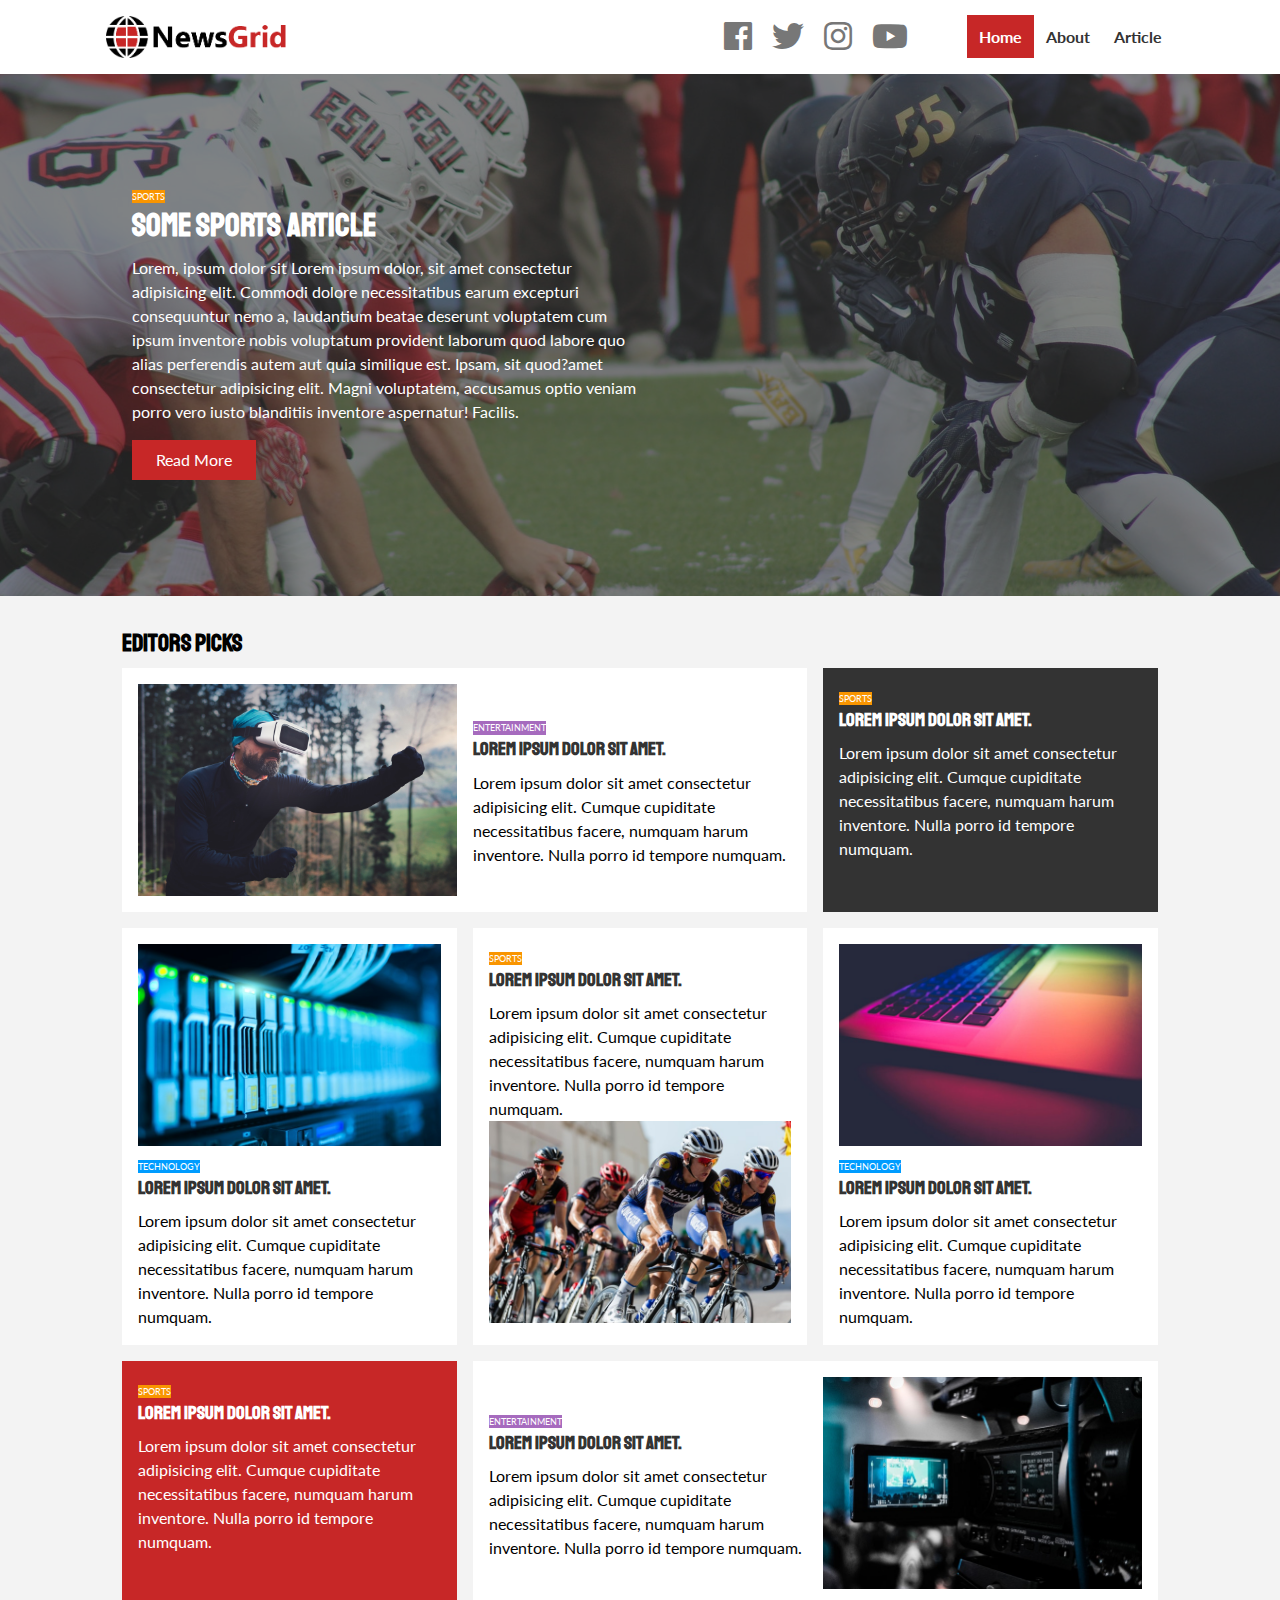
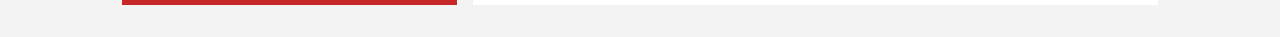
==== index.html @ a822d856 "first" ====
<!DOCTYPE html>
<html lang="en">

<head>
    <meta charset="UTF-8">
    <meta name="viewport" content="width=device-width, initial-scale=1.0">
    <meta http-equiv="X-UA-Compatible" content="ie=edge">
    <link href=" https://fonts.googleapis.com/css?family=Lato|Staatliches" rel="stylesheet">
    <link rel="stylesheet" href="/css/style.css">
    <link rel="stylesheet" media="screen and (max-width:768px)" href="/css/mobile.css">
    <link rel="stylesheet" href="/css/all.css">
    <link rel="stylesheet" type="image/x-icon" href="/favicon.ico">

    <title>NewGrid | Latest News</title>
</head>

<body>


    <nav id="main-nav">
        <div class="container">
            <img src="/img/logo.png" alt="NewsGrid" class="logo">
            <div class="social">
                <a href="facebook.com" target="_blank"><i class="fab fa-facebook fa-2x"></i></a>
                <a href="twitter.com" target="_blank"><i class="fab fa-twitter fa-2x"></i></a>
                <a href="instagram.com" target="_blank"><i class="fab fa-instagram fa-2x"></i></a>
                <a href="youtube.com" target="_blank"><i class="fab fa-youtube fa-2x"></i></a>

            </div>

            <ul>

                <li><a href="index.html" class="current">Home</a></li>

                <li><a href="about.html">About</a></li>
                <li><a href="article.html">Article</a></li>



            </ul>



        </div>


    </nav>


    <header id="showcase">
        <div class="container">
            <div class="showcase-container">

                <div class="showcase-content">
                    <div class="category category-sport">
                        Sports

                    </div>
                    <h1>Some Sports Article</h1>
                    <p>Lorem, ipsum dolor sit Lorem ipsum dolor, sit amet consectetur adipisicing elit. Commodi dolore necessitatibus earum excepturi consequuntur nemo a, laudantium beatae deserunt voluptatem cum ipsum inventore nobis voluptatum provident
                        laborum quod labore quo alias perferendis autem aut quia similique est. Ipsam, sit quod?amet consectetur adipisicing elit. Magni voluptatem, accusamus optio veniam porro vero iusto blanditiis inventore aspernatur! Facilis.</p>
                    <a href="/article.html" class="btn btn-primary">Read More</a>



                </div>



            </div>




        </div>




    </header>

    <!--  HOme Articles -->

    <section id="home-articles" class="py-2">
        <div class="container">
            <h2>Editors Picks</h2>
            <div class="articles-container">
                <article class="card">
                    <img src="/img/articles/ent1.jpg" alt="">
                    <div>
                        <div class="category category-ent">Entertainment</div>
                        <h3>
                            <a href="article.html"> Lorem ipsum dolor sit amet.</a>
                        </h3>
                        <p>Lorem ipsum dolor sit amet consectetur adipisicing elit. Cumque cupiditate necessitatibus facere, numquam harum inventore. Nulla porro id tempore numquam.</p>
                    </div>
                </article>
                <article class="card bg-dark">

                    <div class="category category-sport">sports</div>
                    <h3>
                        <a href="article.html"> Lorem ipsum dolor sit amet.</a>
                    </h3>
                    <p>Lorem ipsum dolor sit amet consectetur adipisicing elit. Cumque cupiditate necessitatibus facere, numquam harum inventore. Nulla porro id tempore numquam.</p>

                </article>
                <article class="card">
                    <img src="/img/articles/tech1.jpg" alt="">
                    <div class="category category-tech">Technology</div>
                    <h3>
                        <a href="article.html"> Lorem ipsum dolor sit amet.</a>
                    </h3>
                    <p>Lorem ipsum dolor sit amet consectetur adipisicing elit. Cumque cupiditate necessitatibus facere, numquam harum inventore. Nulla porro id tempore numquam.</p>

                </article>

                <article class="card">
                    <div class="category category-sport">Sports</div>
                    <h3>
                        <a href="article.html"> Lorem ipsum dolor sit amet.</a>
                    </h3>
                    <p>Lorem ipsum dolor sit amet consectetur adipisicing elit. Cumque cupiditate necessitatibus facere, numquam harum inventore. Nulla porro id tempore numquam.</p>
                    <img src="/img/articles/sports1.jpg" alt="">

                </article>
                <article class="card">
                    <img src="/img/articles/tech2.jpg" alt="">
                    <div class="category category-tech">Technology</div>
                    <h3>
                        <a href="article.html"> Lorem ipsum dolor sit amet.</a>
                    </h3>
                    <p>Lorem ipsum dolor sit amet consectetur adipisicing elit. Cumque cupiditate necessitatibus facere, numquam harum inventore. Nulla porro id tempore numquam.</p>

                </article>
                <article class="card bg-primary">

                    <div class="category category-sport">sports</div>
                    <h3>
                        <a href="article.html"> Lorem ipsum dolor sit amet.</a>
                    </h3>
                    <p>Lorem ipsum dolor sit amet consectetur adipisicing elit. Cumque cupiditate necessitatibus facere, numquam harum inventore. Nulla porro id tempore numquam.</p>

                </article>
                <article class="card">
                    <div>
                        <div class="category category-ent">Entertainment</div>
                        <h3>
                            <a href="article.html"> Lorem ipsum dolor sit amet.</a>
                        </h3>
                        <p>Lorem ipsum dolor sit amet consectetur adipisicing elit. Cumque cupiditate necessitatibus facere, numquam harum inventore. Nulla porro id tempore numquam.</p>
                    </div>
                    <img src="/img/articles/ent2.jpg" alt="">

                </article>


            </div>

        </div>
    </section>


</body>

</html>
---- css/style.css ----
:root {
    --primary-color: #c72727;
    --secondary-color: #f99500;
    --light-color: #f3f3f3;
    --dark-color: #333;
    --max-width: 1100px;
}

.category {
    --sport-color: #f99500;
    --ent-color: #a66bbe;
    --tech-color: #009cff;
}

* {
    margin: 0;
    padding: 0;
    box-sizing: border-box;
}

body {
    font-family: 'Lato', sans-serif;
    line-height: 1.5;
    background: var(--light-color);
}

a {
    color: #333;
    text-decoration: none;
}

ul {
    list-style: none;
}

img {
    width: 100%;
}

h1,
h2,
h3,
h4,
h6 {
    font-family: 'Staatliches', cursive;
    margin-bottom: .55rem;
    line-height: 1.3;
}


/* utility */

.container {
    max-width: var(--max-width);
    margin: auto;
    padding: 0 2rem;
    overflow: hidden;
}

.category {
    display: inline-block;
    color: #fff;
    font-size: 0.55rem;
    text-transform: uppercase;
}

.category-sport {
    background: var(--sport-color);
}

.category-ent {
    background: var(--ent-color);
}

.category-tech {
    background: var(--tech-color);
}

.btn {
    display: inline-block;
    border: none;
    background: var(--dark-color);
    color: #fff;
    padding: 0.5rem 1.5rem;
}

.btn-light {
    background: var(--light-color);
}

.btn-primary {
    background: var(--primary-color);
}

.btn-secondary {
    background: var(--secondary-color);
}

.btn:hover {
    opacity: 0.9;
}

.btn-block {
    display: block;
    width: 100%;
    text-align: center;
}

.card {
    background: #fff;
    padding: 1rem;
}

.bg-dark {
    background: var(--dark-color);
    color: #fff;
}

.bg-primary {
    background: var(--primary-color);
    color: #fff;
}

.bg-secondary {
    background: var(--secondary-color);
    color: #fff;
}

.py-1 {
    padding: 1.5rem 0;
}

.py-2 {
    padding: 2rem 0;
}

.py-3 {
    padding: 3rem 0;
}

.p-1 {
    padding: 1.5rem;
}

.p-2 {
    padding: 2rem;
}

.p-3 {
    padding: 3rem;
}

.bg-dark h1,
.bg-dark h2,
.bg-dark h3,
.bg-dark a,
.bg-primary h1,
.bg-primary h2,
.bg-primary h3,
.bg-primary a,
.bg-secondary h1,
.bg-secondary h2,
.bg-secondary h3,
.bg-secondary a {
    color: #fff;
}


/* navigation */

#main-nav {
    background: #fff;
    position: sticky;
    top: 0;
    z-index: 2;
}

#main-nav .container {
    display: grid;
    grid-template-columns: 6fr 3fr 2fr;
    padding: 1rem;
    align-items: center;
}

#main-nav .logo {
    width: 180px;
}

#main-nav ul {
    justify-self: end;
    display: flex;
}

#main-nav ul li a {
    padding: 0.75rem;
    font-weight: bold;
}

#main-nav ul li a.current {
    background: var(--primary-color);
    color: #fff;
}

#main-nav ul li a.current:hover {
    background: var(--light-color);
    color: var(--dark-color);
}

#main-nav .social {
    justify-self: center;
}

#main-nav .social i {
    color: #777777;
    margin-right: 1rem;
}


/* showcase */

#showcase {
    color: #fff;
    background: #333;
    padding: 2rem;
    position: relative;
}

#showcase:before {
    content: '';
    background: url(/img/featured.jpg) no-repeat center center/cover;
    position: absolute;
    top: 0;
    left: 0;
    width: 100%;
    height: 100%;
    opacity: 0.4;
}

#showcase .showcase-container {
    display: grid;
    grid-template-columns: repeat(2, 1fr);
    justify-content: center;
    align-items: center;
    height: 50vh;
    padding: 0.4rem 0.6rem;
    border-radius: 15px;
    margin-bottom: 0.5rem;
}

#showcase .showcase-content {
    z-index: 1;
}

#showcase .showcase-content p {
    margin-bottom: 1rem;
}


/* Home Articles */

#home-articles .articles-container {
    display: grid;
    grid-template-columns: repeat(3, 1fr);
    grid-gap: 1rem;
}

#home-articles .articles-container>*:first-child,
#home-articles .articles-container>*:last-child {
    display: grid;
    grid-template-columns: repeat(2, 1fr);
    grid-gap: 1rem;
    grid-column: 1 / span 2;
    align-items: center;
}

#home-articles .articles-container>*:last-child {
    grid-column: 2 /span 2;
}
---- css/all.css ----
.fa,
.fas,
.far,
.fal,
.fab {
  -moz-osx-font-smoothing: grayscale;
  -webkit-font-smoothing: antialiased;
  display: inline-block;
  font-style: normal;
  font-variant: normal;
  text-rendering: auto;
  line-height: 1; }

.fa-lg {
  font-size: 1.33333em;
  line-height: 0.75em;
  vertical-align: -.0667em; }

.fa-xs {
  font-size: .75em; }

.fa-sm {
  font-size: .875em; }

.fa-1x {
  font-size: 1em; }

.fa-2x {
  font-size: 2em; }

.fa-3x {
  font-size: 3em; }

.fa-4x {
  font-size: 4em; }

.fa-5x {
  font-size: 5em; }

.fa-6x {
  font-size: 6em; }

.fa-7x {
  font-size: 7em; }

.fa-8x {
  font-size: 8em; }

.fa-9x {
  font-size: 9em; }

.fa-10x {
  font-size: 10em; }

.fa-fw {
  text-align: center;
  width: 1.25em; }

.fa-ul {
  list-style-type: none;
  margin-left: 2.5em;
  padding-left: 0; }
  .fa-ul > li {
    position: relative; }

.fa-li {
  left: -2em;
  position: absolute;
  text-align: center;
  width: 2em;
  line-height: inherit; }

.fa-border {
  border: solid 0.08em #eee;
  border-radius: .1em;
  padding: .2em .25em .15em; }

.fa-pull-left {
  float: left; }

.fa-pull-right {
  float: right; }

.fa.fa-pull-left,
.fas.fa-pull-left,
.far.fa-pull-left,
.fal.fa-pull-left,
.fab.fa-pull-left {
  margin-right: .3em; }

.fa.fa-pull-right,
.fas.fa-pull-right,
.far.fa-pull-right,
.fal.fa-pull-right,
.fab.fa-pull-right {
  margin-left: .3em; }

.fa-spin {
  -webkit-animation: fa-spin 2s infinite linear;
          animation: fa-spin 2s infinite linear; }

.fa-pulse {
  -webkit-animation: fa-spin 1s infinite steps(8);
          animation: fa-spin 1s infinite steps(8); }

@-webkit-keyframes fa-spin {
  0% {
    -webkit-transform: rotate(0deg);
            transform: rotate(0deg); }
  100% {
    -webkit-transform: rotate(360deg);
            transform: rotate(360deg); } }

@keyframes fa-spin {
  0% {
    -webkit-transform: rotate(0deg);
            transform: rotate(0deg); }
  100% {
    -webkit-transform: rotate(360deg);
            transform: rotate(360deg); } }

.fa-rotate-90 {
  -ms-filter: "progid:DXImageTransform.Microsoft.BasicImage(rotation=1)";
  -webkit-transform: rotate(90deg);
          transform: rotate(90deg); }

.fa-rotate-180 {
  -ms-filter: "progid:DXImageTransform.Microsoft.BasicImage(rotation=2)";
  -webkit-transform: rotate(180deg);
          transform: rotate(180deg); }

.fa-rotate-270 {
  -ms-filter: "progid:DXImageTransform.Microsoft.BasicImage(rotation=3)";
  -webkit-transform: rotate(270deg);
          transform: rotate(270deg); }

.fa-flip-horizontal {
  -ms-filter: "progid:DXImageTransform.Microsoft.BasicImage(rotation=0, mirror=1)";
  -webkit-transform: scale(-1, 1);
          transform: scale(-1, 1); }

.fa-flip-vertical {
  -ms-filter: "progid:DXImageTransform.Microsoft.BasicImage(rotation=2, mirror=1)";
  -webkit-transform: scale(1, -1);
          transform: scale(1, -1); }

.fa-flip-both, .fa-flip-horizontal.fa-flip-vertical {
  -ms-filter: "progid:DXImageTransform.Microsoft.BasicImage(rotation=2, mirror=1)";
  -webkit-transform: scale(-1, -1);
          transform: scale(-1, -1); }

:root .fa-rotate-90,
:root .fa-rotate-180,
:root .fa-rotate-270,
:root .fa-flip-horizontal,
:root .fa-flip-vertical,
:root .fa-flip-both {
  -webkit-filter: none;
          filter: none; }

.fa-stack {
  display: inline-block;
  height: 2em;
  line-height: 2em;
  position: relative;
  vertical-align: middle;
  width: 2.5em; }

.fa-stack-1x,
.fa-stack-2x {
  left: 0;
  position: absolute;
  text-align: center;
  width: 100%; }

.fa-stack-1x {
  line-height: inherit; }

.fa-stack-2x {
  font-size: 2em; }

.fa-inverse {
  color: #fff; }

/* Font Awesome uses the Unicode Private Use Area (PUA) to ensure screen
readers do not read off random characters that represent icons */
.fa-500px:before {
  content: "\f26e"; }

.fa-accessible-icon:before {
  content: "\f368"; }

.fa-accusoft:before {
  content: "\f369"; }

.fa-acquisitions-incorporated:before {
  content: "\f6af"; }

.fa-ad:before {
  content: "\f641"; }

.fa-address-book:before {
  content: "\f2b9"; }

.fa-address-card:before {
  content: "\f2bb"; }

.fa-adjust:before {
  content: "\f042"; }

.fa-adn:before {
  content: "\f170"; }

.fa-adobe:before {
  content: "\f778"; }

.fa-adversal:before {
  content: "\f36a"; }

.fa-affiliatetheme:before {
  content: "\f36b"; }

.fa-air-freshener:before {
  content: "\f5d0"; }

.fa-algolia:before {
  content: "\f36c"; }

.fa-align-center:before {
  content: "\f037"; }

.fa-align-justify:before {
  content: "\f039"; }

.fa-align-left:before {
  content: "\f036"; }

.fa-align-right:before {
  content: "\f038"; }

.fa-alipay:before {
  content: "\f642"; }

.fa-allergies:before {
  content: "\f461"; }

.fa-amazon:before {
  content: "\f270"; }

.fa-amazon-pay:before {
  content: "\f42c"; }

.fa-ambulance:before {
  content: "\f0f9"; }

.fa-american-sign-language-interpreting:before {
  content: "\f2a3"; }

.fa-amilia:before {
  content: "\f36d"; }

.fa-anchor:before {
  content: "\f13d"; }

.fa-android:before {
  content: "\f17b"; }

.fa-angellist:before {
  content: "\f209"; }

.fa-angle-double-down:before {
  content: "\f103"; }

.fa-angle-double-left:before {
  content: "\f100"; }

.fa-angle-double-right:before {
  content: "\f101"; }

.fa-angle-double-up:before {
  content: "\f102"; }

.fa-angle-down:before {
  content: "\f107"; }

.fa-angle-left:before {
  content: "\f104"; }

.fa-angle-right:before {
  content: "\f105"; }

.fa-angle-up:before {
  content: "\f106"; }

.fa-angry:before {
  content: "\f556"; }

.fa-angrycreative:before {
  content: "\f36e"; }

.fa-angular:before {
  content: "\f420"; }

.fa-ankh:before {
  content: "\f644"; }

.fa-app-store:before {
  content: "\f36f"; }

.fa-app-store-ios:before {
  content: "\f370"; }

.fa-apper:before {
  content: "\f371"; }

.fa-apple:before {
  content: "\f179"; }

.fa-apple-alt:before {
  content: "\f5d1"; }

.fa-apple-pay:before {
  content: "\f415"; }

.fa-archive:before {
  content: "\f187"; }

.fa-archway:before {
  content: "\f557"; }

.fa-arrow-alt-circle-down:before {
  content: "\f358"; }

.fa-arrow-alt-circle-left:before {
  content: "\f359"; }

.fa-arrow-alt-circle-right:before {
  content: "\f35a"; }

.fa-arrow-alt-circle-up:before {
  content: "\f35b"; }

.fa-arrow-circle-down:before {
  content: "\f0ab"; }

.fa-arrow-circle-left:before {
  content: "\f0a8"; }

.fa-arrow-circle-right:before {
  content: "\f0a9"; }

.fa-arrow-circle-up:before {
  content: "\f0aa"; }

.fa-arrow-down:before {
  content: "\f063"; }

.fa-arrow-left:before {
  content: "\f060"; }

.fa-arrow-right:before {
  content: "\f061"; }

.fa-arrow-up:before {
  content: "\f062"; }

.fa-arrows-alt:before {
  content: "\f0b2"; }

.fa-arrows-alt-h:before {
  content: "\f337"; }

.fa-arrows-alt-v:before {
  content: "\f338"; }

.fa-artstation:before {
  content: "\f77a"; }

.fa-assistive-listening-systems:before {
  content: "\f2a2"; }

.fa-asterisk:before {
  content: "\f069"; }

.fa-asymmetrik:before {
  content: "\f372"; }

.fa-at:before {
  content: "\f1fa"; }

.fa-atlas:before {
  content: "\f558"; }

.fa-atlassian:before {
  content: "\f77b"; }

.fa-atom:before {
  content: "\f5d2"; }

.fa-audible:before {
  content: "\f373"; }

.fa-audio-description:before {
  content: "\f29e"; }

.fa-autoprefixer:before {
  content: "\f41c"; }

.fa-avianex:before {
  content: "\f374"; }

.fa-aviato:before {
  content: "\f421"; }

.fa-award:before {
  content: "\f559"; }

.fa-aws:before {
  content: "\f375"; }

.fa-baby:before {
  content: "\f77c"; }

.fa-baby-carriage:before {
  content: "\f77d"; }

.fa-backspace:before {
  content: "\f55a"; }

.fa-backward:before {
  content: "\f04a"; }

.fa-bacon:before {
  content: "\f7e5"; }

.fa-balance-scale:before {
  content: "\f24e"; }

.fa-ban:before {
  content: "\f05e"; }

.fa-band-aid:before {
  content: "\f462"; }

.fa-bandcamp:before {
  content: "\f2d5"; }

.fa-barcode:before {
  content: "\f02a"; }

.fa-bars:before {
  content: "\f0c9"; }

.fa-baseball-ball:before {
  content: "\f433"; }

.fa-basketball-ball:before {
  content: "\f434"; }

.fa-bath:before {
  content: "\f2cd"; }

.fa-battery-empty:before {
  content: "\f244"; }

.fa-battery-full:before {
  content: "\f240"; }

.fa-battery-half:before {
  content: "\f242"; }

.fa-battery-quarter:before {
  content: "\f243"; }

.fa-battery-three-quarters:before {
  content: "\f241"; }

.fa-bed:before {
  content: "\f236"; }

.fa-beer:before {
  content: "\f0fc"; }

.fa-behance:before {
  content: "\f1b4"; }

.fa-behance-square:before {
  content: "\f1b5"; }

.fa-bell:before {
  content: "\f0f3"; }

.fa-bell-slash:before {
  content: "\f1f6"; }

.fa-bezier-curve:before {
  content: "\f55b"; }

.fa-bible:before {
  content: "\f647"; }

.fa-bicycle:before {
  content: "\f206"; }

.fa-bimobject:before {
  content: "\f378"; }

.fa-binoculars:before {
  content: "\f1e5"; }

.fa-biohazard:before {
  content: "\f780"; }

.fa-birthday-cake:before {
  content: "\f1fd"; }

.fa-bitbucket:before {
  content: "\f171"; }

.fa-bitcoin:before {
  content: "\f379"; }

.fa-bity:before {
  content: "\f37a"; }

.fa-black-tie:before {
  content: "\f27e"; }

.fa-blackberry:before {
  content: "\f37b"; }

.fa-blender:before {
  content: "\f517"; }

.fa-blender-phone:before {
  content: "\f6b6"; }

.fa-blind:before {
  content: "\f29d"; }

.fa-blog:before {
  content: "\f781"; }

.fa-blogger:before {
  content: "\f37c"; }

.fa-blogger-b:before {
  content: "\f37d"; }

.fa-bluetooth:before {
  content: "\f293"; }

.fa-bluetooth-b:before {
  content: "\f294"; }

.fa-bold:before {
  content: "\f032"; }

.fa-bolt:before {
  content: "\f0e7"; }

.fa-bomb:before {
  content: "\f1e2"; }

.fa-bone:before {
  content: "\f5d7"; }

.fa-bong:before {
  content: "\f55c"; }

.fa-book:before {
  content: "\f02d"; }

.fa-book-dead:before {
  content: "\f6b7"; }

.fa-book-medical:before {
  content: "\f7e6"; }

.fa-book-open:before {
  content: "\f518"; }

.fa-book-reader:before {
  content: "\f5da"; }

.fa-bookmark:before {
  content: "\f02e"; }

.fa-bowling-ball:before {
  content: "\f436"; }

.fa-box:before {
  content: "\f466"; }

.fa-box-open:before {
  content: "\f49e"; }

.fa-boxes:before {
  content: "\f468"; }

.fa-braille:before {
  content: "\f2a1"; }

.fa-brain:before {
  content: "\f5dc"; }

.fa-bread-slice:before {
  content: "\f7ec"; }

.fa-briefcase:before {
  content: "\f0b1"; }

.fa-briefcase-medical:before {
  content: "\f469"; }

.fa-broadcast-tower:before {
  content: "\f519"; }

.fa-broom:before {
  content: "\f51a"; }

.fa-brush:before {
  content: "\f55d"; }

.fa-btc:before {
  content: "\f15a"; }

.fa-bug:before {
  content: "\f188"; }

.fa-building:before {
  content: "\f1ad"; }

.fa-bullhorn:before {
  content: "\f0a1"; }

.fa-bullseye:before {
  content: "\f140"; }

.fa-burn:before {
  content: "\f46a"; }

.fa-buromobelexperte:before {
  content: "\f37f"; }

.fa-bus:before {
  content: "\f207"; }

.fa-bus-alt:before {
  content: "\f55e"; }

.fa-business-time:before {
  content: "\f64a"; }

.fa-buysellads:before {
  content: "\f20d"; }

.fa-calculator:before {
  content: "\f1ec"; }

.fa-calendar:before {
  content: "\f133"; }

.fa-calendar-alt:before {
  content: "\f073"; }

.fa-calendar-check:before {
  content: "\f274"; }

.fa-calendar-day:before {
  content: "\f783"; }

.fa-calendar-minus:before {
  content: "\f272"; }

.fa-calendar-plus:before {
  content: "\f271"; }

.fa-calendar-times:before {
  content: "\f273"; }

.fa-calendar-week:before {
  content: "\f784"; }

.fa-camera:before {
  content: "\f030"; }

.fa-camera-retro:before {
  content: "\f083"; }

.fa-campground:before {
  content: "\f6bb"; }

.fa-canadian-maple-leaf:before {
  content: "\f785"; }

.fa-candy-cane:before {
  content: "\f786"; }

.fa-cannabis:before {
  content: "\f55f"; }

.fa-capsules:before {
  content: "\f46b"; }

.fa-car:before {
  content: "\f1b9"; }

.fa-car-alt:before {
  content: "\f5de"; }

.fa-car-battery:before {
  content: "\f5df"; }

.fa-car-crash:before {
  content: "\f5e1"; }

.fa-car-side:before {
  content: "\f5e4"; }

.fa-caret-down:before {
  content: "\f0d7"; }

.fa-caret-left:before {
  content: "\f0d9"; }

.fa-caret-right:before {
  content: "\f0da"; }

.fa-caret-square-down:before {
  content: "\f150"; }

.fa-caret-square-left:before {
  content: "\f191"; }

.fa-caret-square-right:before {
  content: "\f152"; }

.fa-caret-square-up:before {
  content: "\f151"; }

.fa-caret-up:before {
  content: "\f0d8"; }

.fa-carrot:before {
  content: "\f787"; }

.fa-cart-arrow-down:before {
  content: "\f218"; }

.fa-cart-plus:before {
  content: "\f217"; }

.fa-cash-register:before {
  content: "\f788"; }

.fa-cat:before {
  content: "\f6be"; }

.fa-cc-amazon-pay:before {
  content: "\f42d"; }

.fa-cc-amex:before {
  content: "\f1f3"; }

.fa-cc-apple-pay:before {
  content: "\f416"; }

.fa-cc-diners-club:before {
  content: "\f24c"; }

.fa-cc-discover:before {
  content: "\f1f2"; }

.fa-cc-jcb:before {
  content: "\f24b"; }

.fa-cc-mastercard:before {
  content: "\f1f1"; }

.fa-cc-paypal:before {
  content: "\f1f4"; }

.fa-cc-stripe:before {
  content: "\f1f5"; }

.fa-cc-visa:before {
  content: "\f1f0"; }

.fa-centercode:before {
  content: "\f380"; }

.fa-centos:before {
  content: "\f789"; }

.fa-certificate:before {
  content: "\f0a3"; }

.fa-chair:before {
  content: "\f6c0"; }

.fa-chalkboard:before {
  content: "\f51b"; }

.fa-chalkboard-teacher:before {
  content: "\f51c"; }

.fa-charging-station:before {
  content: "\f5e7"; }

.fa-chart-area:before {
  content: "\f1fe"; }

.fa-chart-bar:before {
  content: "\f080"; }

.fa-chart-line:before {
  content: "\f201"; }

.fa-chart-pie:before {
  content: "\f200"; }

.fa-check:before {
  content: "\f00c"; }

.fa-check-circle:before {
  content: "\f058"; }

.fa-check-double:before {
  content: "\f560"; }

.fa-check-square:before {
  content: "\f14a"; }

.fa-cheese:before {
  content: "\f7ef"; }

.fa-chess:before {
  content: "\f439"; }

.fa-chess-bishop:before {
  content: "\f43a"; }

.fa-chess-board:before {
  content: "\f43c"; }

.fa-chess-king:before {
  content: "\f43f"; }

.fa-chess-knight:before {
  content: "\f441"; }

.fa-chess-pawn:before {
  content: "\f443"; }

.fa-chess-queen:before {
  content: "\f445"; }

.fa-chess-rook:before {
  content: "\f447"; }

.fa-chevron-circle-down:before {
  content: "\f13a"; }

.fa-chevron-circle-left:before {
  content: "\f137"; }

.fa-chevron-circle-right:before {
  content: "\f138"; }

.fa-chevron-circle-up:before {
  content: "\f139"; }

.fa-chevron-down:before {
  content: "\f078"; }

.fa-chevron-left:before {
  content: "\f053"; }

.fa-chevron-right:before {
  content: "\f054"; }

.fa-chevron-up:before {
  content: "\f077"; }

.fa-child:before {
  content: "\f1ae"; }

.fa-chrome:before {
  content: "\f268"; }

.fa-church:before {
  content: "\f51d"; }

.fa-circle:before {
  content: "\f111"; }

.fa-circle-notch:before {
  content: "\f1ce"; }

.fa-city:before {
  content: "\f64f"; }

.fa-clinic-medical:before {
  content: "\f7f2"; }

.fa-clipboard:before {
  content: "\f328"; }

.fa-clipboard-check:before {
  content: "\f46c"; }

.fa-clipboard-list:before {
  content: "\f46d"; }

.fa-clock:before {
  content: "\f017"; }

.fa-clone:before {
  content: "\f24d"; }

.fa-closed-captioning:before {
  content: "\f20a"; }

.fa-cloud:before {
  content: "\f0c2"; }

.fa-cloud-download-alt:before {
  content: "\f381"; }

.fa-cloud-meatball:before {
  content: "\f73b"; }

.fa-cloud-moon:before {
  content: "\f6c3"; }

.fa-cloud-moon-rain:before {
  content: "\f73c"; }

.fa-cloud-rain:before {
  content: "\f73d"; }

.fa-cloud-showers-heavy:before {
  content: "\f740"; }

.fa-cloud-sun:before {
  content: "\f6c4"; }

.fa-cloud-sun-rain:before {
  content: "\f743"; }

.fa-cloud-upload-alt:before {
  content: "\f382"; }

.fa-cloudscale:before {
  content: "\f383"; }

.fa-cloudsmith:before {
  content: "\f384"; }

.fa-cloudversify:before {
  content: "\f385"; }

.fa-cocktail:before {
  content: "\f561"; }

.fa-code:before {
  content: "\f121"; }

.fa-code-branch:before {
  content: "\f126"; }

.fa-codepen:before {
  content: "\f1cb"; }

.fa-codiepie:before {
  content: "\f284"; }

.fa-coffee:before {
  content: "\f0f4"; }

.fa-cog:before {
  content: "\f013"; }

.fa-cogs:before {
  content: "\f085"; }

.fa-coins:before {
  content: "\f51e"; }

.fa-columns:before {
  content: "\f0db"; }

.fa-comment:before {
  content: "\f075"; }

.fa-comment-alt:before {
  content: "\f27a"; }

.fa-comment-dollar:before {
  content: "\f651"; }

.fa-comment-dots:before {
  content: "\f4ad"; }

.fa-comment-medical:before {
  content: "\f7f5"; }

.fa-comment-slash:before {
  content: "\f4b3"; }

.fa-comments:before {
  content: "\f086"; }

.fa-comments-dollar:before {
  content: "\f653"; }

.fa-compact-disc:before {
  content: "\f51f"; }

.fa-compass:before {
  content: "\f14e"; }

.fa-compress:before {
  content: "\f066"; }

.fa-compress-arrows-alt:before {
  content: "\f78c"; }

.fa-concierge-bell:before {
  content: "\f562"; }

.fa-confluence:before {
  content: "\f78d"; }

.fa-connectdevelop:before {
  content: "\f20e"; }

.fa-contao:before {
  content: "\f26d"; }

.fa-cookie:before {
  content: "\f563"; }

.fa-cookie-bite:before {
  content: "\f564"; }

.fa-copy:before {
  content: "\f0c5"; }

.fa-copyright:before {
  content: "\f1f9"; }

.fa-couch:before {
  content: "\f4b8"; }

.fa-cpanel:before {
  content: "\f388"; }

.fa-creative-commons:before {
  content: "\f25e"; }

.fa-creative-commons-by:before {
  content: "\f4e7"; }

.fa-creative-commons-nc:before {
  content: "\f4e8"; }

.fa-creative-commons-nc-eu:before {
  content: "\f4e9"; }

.fa-creative-commons-nc-jp:before {
  content: "\f4ea"; }

.fa-creative-commons-nd:before {
  content: "\f4eb"; }

.fa-creative-commons-pd:before {
  content: "\f4ec"; }

.fa-creative-commons-pd-alt:before {
  content: "\f4ed"; }

.fa-creative-commons-remix:before {
  content: "\f4ee"; }

.fa-creative-commons-sa:before {
  content: "\f4ef"; }

.fa-creative-commons-sampling:before {
  content: "\f4f0"; }

.fa-creative-commons-sampling-plus:before {
  content: "\f4f1"; }

.fa-creative-commons-share:before {
  content: "\f4f2"; }

.fa-creative-commons-zero:before {
  content: "\f4f3"; }

.fa-credit-card:before {
  content: "\f09d"; }

.fa-critical-role:before {
  content: "\f6c9"; }

.fa-crop:before {
  content: "\f125"; }

.fa-crop-alt:before {
  content: "\f565"; }

.fa-cross:before {
  content: "\f654"; }

.fa-crosshairs:before {
  content: "\f05b"; }

.fa-crow:before {
  content: "\f520"; }

.fa-crown:before {
  content: "\f521"; }

.fa-crutch:before {
  content: "\f7f7"; }

.fa-css3:before {
  content: "\f13c"; }

.fa-css3-alt:before {
  content: "\f38b"; }

.fa-cube:before {
  content: "\f1b2"; }

.fa-cubes:before {
  content: "\f1b3"; }

.fa-cut:before {
  content: "\f0c4"; }

.fa-cuttlefish:before {
  content: "\f38c"; }

.fa-d-and-d:before {
  content: "\f38d"; }

.fa-d-and-d-beyond:before {
  content: "\f6ca"; }

.fa-dashcube:before {
  content: "\f210"; }

.fa-database:before {
  content: "\f1c0"; }

.fa-deaf:before {
  content: "\f2a4"; }

.fa-delicious:before {
  content: "\f1a5"; }

.fa-democrat:before {
  content: "\f747"; }

.fa-deploydog:before {
  content: "\f38e"; }

.fa-deskpro:before {
  content: "\f38f"; }

.fa-desktop:before {
  content: "\f108"; }

.fa-dev:before {
  content: "\f6cc"; }

.fa-deviantart:before {
  content: "\f1bd"; }

.fa-dharmachakra:before {
  content: "\f655"; }

.fa-dhl:before {
  content: "\f790"; }

.fa-diagnoses:before {
  content: "\f470"; }

.fa-diaspora:before {
  content: "\f791"; }

.fa-dice:before {
  content: "\f522"; }

.fa-dice-d20:before {
  content: "\f6cf"; }

.fa-dice-d6:before {
  content: "\f6d1"; }

.fa-dice-five:before {
  content: "\f523"; }

.fa-dice-four:before {
  content: "\f524"; }

.fa-dice-one:before {
  content: "\f525"; }

.fa-dice-six:before {
  content: "\f526"; }

.fa-dice-three:before {
  content: "\f527"; }

.fa-dice-two:before {
  content: "\f528"; }

.fa-digg:before {
  content: "\f1a6"; }

.fa-digital-ocean:before {
  content: "\f391"; }

.fa-digital-tachograph:before {
  content: "\f566"; }

.fa-directions:before {
  content: "\f5eb"; }

.fa-discord:before {
  content: "\f392"; }

.fa-discourse:before {
  content: "\f393"; }

.fa-divide:before {
  content: "\f529"; }

.fa-dizzy:before {
  content: "\f567"; }

.fa-dna:before {
  content: "\f471"; }

.fa-dochub:before {
  content: "\f394"; }

.fa-docker:before {
  content: "\f395"; }

.fa-dog:before {
  content: "\f6d3"; }

.fa-dollar-sign:before {
  content: "\f155"; }

.fa-dolly:before {
  content: "\f472"; }

.fa-dolly-flatbed:before {
  content: "\f474"; }

.fa-donate:before {
  content: "\f4b9"; }

.fa-door-closed:before {
  content: "\f52a"; }

.fa-door-open:before {
  content: "\f52b"; }

.fa-dot-circle:before {
  content: "\f192"; }

.fa-dove:before {
  content: "\f4ba"; }

.fa-download:before {
  content: "\f019"; }

.fa-draft2digital:before {
  content: "\f396"; }

.fa-drafting-compass:before {
  content: "\f568"; }

.fa-dragon:before {
  content: "\f6d5"; }

.fa-draw-polygon:before {
  content: "\f5ee"; }

.fa-dribbble:before {
  content: "\f17d"; }

.fa-dribbble-square:before {
  content: "\f397"; }

.fa-dropbox:before {
  content: "\f16b"; }

.fa-drum:before {
  content: "\f569"; }

.fa-drum-steelpan:before {
  content: "\f56a"; }

.fa-drumstick-bite:before {
  content: "\f6d7"; }

.fa-drupal:before {
  content: "\f1a9"; }

.fa-dumbbell:before {
  content: "\f44b"; }

.fa-dumpster:before {
  content: "\f793"; }

.fa-dumpster-fire:before {
  content: "\f794"; }

.fa-dungeon:before {
  content: "\f6d9"; }

.fa-dyalog:before {
  content: "\f399"; }

.fa-earlybirds:before {
  content: "\f39a"; }

.fa-ebay:before {
  content: "\f4f4"; }

.fa-edge:before {
  content: "\f282"; }

.fa-edit:before {
  content: "\f044"; }

.fa-egg:before {
  content: "\f7fb"; }

.fa-eject:before {
  content: "\f052"; }

.fa-elementor:before {
  content: "\f430"; }

.fa-ellipsis-h:before {
  content: "\f141"; }

.fa-ellipsis-v:before {
  content: "\f142"; }

.fa-ello:before {
  content: "\f5f1"; }

.fa-ember:before {
  content: "\f423"; }

.fa-empire:before {
  content: "\f1d1"; }

.fa-envelope:before {
  content: "\f0e0"; }

.fa-envelope-open:before {
  content: "\f2b6"; }

.fa-envelope-open-text:before {
  content: "\f658"; }

.fa-envelope-square:before {
  content: "\f199"; }

.fa-envira:before {
  content: "\f299"; }

.fa-equals:before {
  content: "\f52c"; }

.fa-eraser:before {
  content: "\f12d"; }

.fa-erlang:before {
  content: "\f39d"; }

.fa-ethereum:before {
  content: "\f42e"; }

.fa-ethernet:before {
  content: "\f796"; }

.fa-etsy:before {
  content: "\f2d7"; }

.fa-euro-sign:before {
  content: "\f153"; }

.fa-exchange-alt:before {
  content: "\f362"; }

.fa-exclamation:before {
  content: "\f12a"; }

.fa-exclamation-circle:before {
  content: "\f06a"; }

.fa-exclamation-triangle:before {
  content: "\f071"; }

.fa-expand:before {
  content: "\f065"; }

.fa-expand-arrows-alt:before {
  content: "\f31e"; }

.fa-expeditedssl:before {
  content: "\f23e"; }

.fa-external-link-alt:before {
  content: "\f35d"; }

.fa-external-link-square-alt:before {
  content: "\f360"; }

.fa-eye:before {
  content: "\f06e"; }

.fa-eye-dropper:before {
  content: "\f1fb"; }

.fa-eye-slash:before {
  content: "\f070"; }

.fa-facebook:before {
  content: "\f09a"; }

.fa-facebook-f:before {
  content: "\f39e"; }

.fa-facebook-messenger:before {
  content: "\f39f"; }

.fa-facebook-square:before {
  content: "\f082"; }

.fa-fantasy-flight-games:before {
  content: "\f6dc"; }

.fa-fast-backward:before {
  content: "\f049"; }

.fa-fast-forward:before {
  content: "\f050"; }

.fa-fax:before {
  content: "\f1ac"; }

.fa-feather:before {
  content: "\f52d"; }

.fa-feather-alt:before {
  content: "\f56b"; }

.fa-fedex:before {
  content: "\f797"; }

.fa-fedora:before {
  content: "\f798"; }

.fa-female:before {
  content: "\f182"; }

.fa-fighter-jet:before {
  content: "\f0fb"; }

.fa-figma:before {
  content: "\f799"; }

.fa-file:before {
  content: "\f15b"; }

.fa-file-alt:before {
  content: "\f15c"; }

.fa-file-archive:before {
  content: "\f1c6"; }

.fa-file-audio:before {
  content: "\f1c7"; }

.fa-file-code:before {
  content: "\f1c9"; }

.fa-file-contract:before {
  content: "\f56c"; }

.fa-file-csv:before {
  content: "\f6dd"; }

.fa-file-download:before {
  content: "\f56d"; }

.fa-file-excel:before {
  content: "\f1c3"; }

.fa-file-export:before {
  content: "\f56e"; }

.fa-file-image:before {
  content: "\f1c5"; }

.fa-file-import:before {
  content: "\f56f"; }

.fa-file-invoice:before {
  content: "\f570"; }

.fa-file-invoice-dollar:before {
  content: "\f571"; }

.fa-file-medical:before {
  content: "\f477"; }

.fa-file-medical-alt:before {
  content: "\f478"; }

.fa-file-pdf:before {
  content: "\f1c1"; }

.fa-file-powerpoint:before {
  content: "\f1c4"; }

.fa-file-prescription:before {
  content: "\f572"; }

.fa-file-signature:before {
  content: "\f573"; }

.fa-file-upload:before {
  content: "\f574"; }

.fa-file-video:before {
  content: "\f1c8"; }

.fa-file-word:before {
  content: "\f1c2"; }

.fa-fill:before {
  content: "\f575"; }

.fa-fill-drip:before {
  content: "\f576"; }

.fa-film:before {
  content: "\f008"; }

.fa-filter:before {
  content: "\f0b0"; }

.fa-fingerprint:before {
  content: "\f577"; }

.fa-fire:before {
  content: "\f06d"; }

.fa-fire-alt:before {
  content: "\f7e4"; }

.fa-fire-extinguisher:before {
  content: "\f134"; }

.fa-firefox:before {
  content: "\f269"; }

.fa-first-aid:before {
  content: "\f479"; }

.fa-first-order:before {
  content: "\f2b0"; }

.fa-first-order-alt:before {
  content: "\f50a"; }

.fa-firstdraft:before {
  content: "\f3a1"; }

.fa-fish:before {
  content: "\f578"; }

.fa-fist-raised:before {
  content: "\f6de"; }

.fa-flag:before {
  content: "\f024"; }

.fa-flag-checkered:before {
  content: "\f11e"; }

.fa-flag-usa:before {
  content: "\f74d"; }

.fa-flask:before {
  content: "\f0c3"; }

.fa-flickr:before {
  content: "\f16e"; }

.fa-flipboard:before {
  content: "\f44d"; }

.fa-flushed:before {
  content: "\f579"; }

.fa-fly:before {
  content: "\f417"; }

.fa-folder:before {
  content: "\f07b"; }

.fa-folder-minus:before {
  content: "\f65d"; }

.fa-folder-open:before {
  content: "\f07c"; }

.fa-folder-plus:before {
  content: "\f65e"; }

.fa-font:before {
  content: "\f031"; }

.fa-font-awesome:before {
  content: "\f2b4"; }

.fa-font-awesome-alt:before {
  content: "\f35c"; }

.fa-font-awesome-flag:before {
  content: "\f425"; }

.fa-font-awesome-logo-full:before {
  content: "\f4e6"; }

.fa-fonticons:before {
  content: "\f280"; }

.fa-fonticons-fi:before {
  content: "\f3a2"; }

.fa-football-ball:before {
  content: "\f44e"; }

.fa-fort-awesome:before {
  content: "\f286"; }

.fa-fort-awesome-alt:before {
  content: "\f3a3"; }

.fa-forumbee:before {
  content: "\f211"; }

.fa-forward:before {
  content: "\f04e"; }

.fa-foursquare:before {
  content: "\f180"; }

.fa-free-code-camp:before {
  content: "\f2c5"; }

.fa-freebsd:before {
  content: "\f3a4"; }

.fa-frog:before {
  content: "\f52e"; }

.fa-frown:before {
  content: "\f119"; }

.fa-frown-open:before {
  content: "\f57a"; }

.fa-fulcrum:before {
  content: "\f50b"; }

.fa-funnel-dollar:before {
  content: "\f662"; }

.fa-futbol:before {
  content: "\f1e3"; }

.fa-galactic-republic:before {
  content: "\f50c"; }

.fa-galactic-senate:before {
  content: "\f50d"; }

.fa-gamepad:before {
  content: "\f11b"; }

.fa-gas-pump:before {
  content: "\f52f"; }

.fa-gavel:before {
  content: "\f0e3"; }

.fa-gem:before {
  content: "\f3a5"; }

.fa-genderless:before {
  content: "\f22d"; }

.fa-get-pocket:before {
  content: "\f265"; }

.fa-gg:before {
  content: "\f260"; }

.fa-gg-circle:before {
  content: "\f261"; }

.fa-ghost:before {
  content: "\f6e2"; }

.fa-gift:before {
  content: "\f06b"; }

.fa-gifts:before {
  content: "\f79c"; }

.fa-git:before {
  content: "\f1d3"; }

.fa-git-square:before {
  content: "\f1d2"; }

.fa-github:before {
  content: "\f09b"; }

.fa-github-alt:before {
  content: "\f113"; }

.fa-github-square:before {
  content: "\f092"; }

.fa-gitkraken:before {
  content: "\f3a6"; }

.fa-gitlab:before {
  content: "\f296"; }

.fa-gitter:before {
  content: "\f426"; }

.fa-glass-cheers:before {
  content: "\f79f"; }

.fa-glass-martini:before {
  content: "\f000"; }

.fa-glass-martini-alt:before {
  content: "\f57b"; }

.fa-glass-whiskey:before {
  content: "\f7a0"; }

.fa-glasses:before {
  content: "\f530"; }

.fa-glide:before {
  content: "\f2a5"; }

.fa-glide-g:before {
  content: "\f2a6"; }

.fa-globe:before {
  content: "\f0ac"; }

.fa-globe-africa:before {
  content: "\f57c"; }

.fa-globe-americas:before {
  content: "\f57d"; }

.fa-globe-asia:before {
  content: "\f57e"; }

.fa-globe-europe:before {
  content: "\f7a2"; }

.fa-gofore:before {
  content: "\f3a7"; }

.fa-golf-ball:before {
  content: "\f450"; }

.fa-goodreads:before {
  content: "\f3a8"; }

.fa-goodreads-g:before {
  content: "\f3a9"; }

.fa-google:before {
  content: "\f1a0"; }

.fa-google-drive:before {
  content: "\f3aa"; }

.fa-google-play:before {
  content: "\f3ab"; }

.fa-google-plus:before {
  content: "\f2b3"; }

.fa-google-plus-g:before {
  content: "\f0d5"; }

.fa-google-plus-square:before {
  content: "\f0d4"; }

.fa-google-wallet:before {
  content: "\f1ee"; }

.fa-gopuram:before {
  content: "\f664"; }

.fa-graduation-cap:before {
  content: "\f19d"; }

.fa-gratipay:before {
  content: "\f184"; }

.fa-grav:before {
  content: "\f2d6"; }

.fa-greater-than:before {
  content: "\f531"; }

.fa-greater-than-equal:before {
  content: "\f532"; }

.fa-grimace:before {
  content: "\f57f"; }

.fa-grin:before {
  content: "\f580"; }

.fa-grin-alt:before {
  content: "\f581"; }

.fa-grin-beam:before {
  content: "\f582"; }

.fa-grin-beam-sweat:before {
  content: "\f583"; }

.fa-grin-hearts:before {
  content: "\f584"; }

.fa-grin-squint:before {
  content: "\f585"; }

.fa-grin-squint-tears:before {
  content: "\f586"; }

.fa-grin-stars:before {
  content: "\f587"; }

.fa-grin-tears:before {
  content: "\f588"; }

.fa-grin-tongue:before {
  content: "\f589"; }

.fa-grin-tongue-squint:before {
  content: "\f58a"; }

.fa-grin-tongue-wink:before {
  content: "\f58b"; }

.fa-grin-wink:before {
  content: "\f58c"; }

.fa-grip-horizontal:before {
  content: "\f58d"; }

.fa-grip-lines:before {
  content: "\f7a4"; }

.fa-grip-lines-vertical:before {
  content: "\f7a5"; }

.fa-grip-vertical:before {
  content: "\f58e"; }

.fa-gripfire:before {
  content: "\f3ac"; }

.fa-grunt:before {
  content: "\f3ad"; }

.fa-guitar:before {
  content: "\f7a6"; }

.fa-gulp:before {
  content: "\f3ae"; }

.fa-h-square:before {
  content: "\f0fd"; }

.fa-hacker-news:before {
  content: "\f1d4"; }

.fa-hacker-news-square:before {
  content: "\f3af"; }

.fa-hackerrank:before {
  content: "\f5f7"; }

.fa-hamburger:before {
  content: "\f805"; }

.fa-hammer:before {
  content: "\f6e3"; }

.fa-hamsa:before {
  content: "\f665"; }

.fa-hand-holding:before {
  content: "\f4bd"; }

.fa-hand-holding-heart:before {
  content: "\f4be"; }

.fa-hand-holding-usd:before {
  content: "\f4c0"; }

.fa-hand-lizard:before {
  content: "\f258"; }

.fa-hand-middle-finger:before {
  content: "\f806"; }

.fa-hand-paper:before {
  content: "\f256"; }

.fa-hand-peace:before {
  content: "\f25b"; }

.fa-hand-point-down:before {
  content: "\f0a7"; }

.fa-hand-point-left:before {
  content: "\f0a5"; }

.fa-hand-point-right:before {
  content: "\f0a4"; }

.fa-hand-point-up:before {
  content: "\f0a6"; }

.fa-hand-pointer:before {
  content: "\f25a"; }

.fa-hand-rock:before {
  content: "\f255"; }

.fa-hand-scissors:before {
  content: "\f257"; }

.fa-hand-spock:before {
  content: "\f259"; }

.fa-hands:before {
  content: "\f4c2"; }

.fa-hands-helping:before {
  content: "\f4c4"; }

.fa-handshake:before {
  content: "\f2b5"; }

.fa-hanukiah:before {
  content: "\f6e6"; }

.fa-hard-hat:before {
  content: "\f807"; }

.fa-hashtag:before {
  content: "\f292"; }

.fa-hat-wizard:before {
  content: "\f6e8"; }

.fa-haykal:before {
  content: "\f666"; }

.fa-hdd:before {
  content: "\f0a0"; }

.fa-heading:before {
  content: "\f1dc"; }

.fa-headphones:before {
  content: "\f025"; }

.fa-headphones-alt:before {
  content: "\f58f"; }

.fa-headset:before {
  content: "\f590"; }

.fa-heart:before {
  content: "\f004"; }

.fa-heart-broken:before {
  content: "\f7a9"; }

.fa-heartbeat:before {
  content: "\f21e"; }

.fa-helicopter:before {
  content: "\f533"; }

.fa-highlighter:before {
  content: "\f591"; }

.fa-hiking:before {
  content: "\f6ec"; }

.fa-hippo:before {
  content: "\f6ed"; }

.fa-hips:before {
  content: "\f452"; }

.fa-hire-a-helper:before {
  content: "\f3b0"; }

.fa-history:before {
  content: "\f1da"; }

.fa-hockey-puck:before {
  content: "\f453"; }

.fa-holly-berry:before {
  content: "\f7aa"; }

.fa-home:before {
  content: "\f015"; }

.fa-hooli:before {
  content: "\f427"; }

.fa-hornbill:before {
  content: "\f592"; }

.fa-horse:before {
  content: "\f6f0"; }

.fa-horse-head:before {
  content: "\f7ab"; }

.fa-hospital:before {
  content: "\f0f8"; }

.fa-hospital-alt:before {
  content: "\f47d"; }

.fa-hospital-symbol:before {
  content: "\f47e"; }

.fa-hot-tub:before {
  content: "\f593"; }

.fa-hotdog:before {
  content: "\f80f"; }

.fa-hotel:before {
  content: "\f594"; }

.fa-hotjar:before {
  content: "\f3b1"; }

.fa-hourglass:before {
  content: "\f254"; }

.fa-hourglass-end:before {
  content: "\f253"; }

.fa-hourglass-half:before {
  content: "\f252"; }

.fa-hourglass-start:before {
  content: "\f251"; }

.fa-house-damage:before {
  content: "\f6f1"; }

.fa-houzz:before {
  content: "\f27c"; }

.fa-hryvnia:before {
  content: "\f6f2"; }

.fa-html5:before {
  content: "\f13b"; }

.fa-hubspot:before {
  content: "\f3b2"; }

.fa-i-cursor:before {
  content: "\f246"; }

.fa-ice-cream:before {
  content: "\f810"; }

.fa-icicles:before {
  content: "\f7ad"; }

.fa-id-badge:before {
  content: "\f2c1"; }

.fa-id-card:before {
  content: "\f2c2"; }

.fa-id-card-alt:before {
  content: "\f47f"; }

.fa-igloo:before {
  content: "\f7ae"; }

.fa-image:before {
  content: "\f03e"; }

.fa-images:before {
  content: "\f302"; }

.fa-imdb:before {
  content: "\f2d8"; }

.fa-inbox:before {
  content: "\f01c"; }

.fa-indent:before {
  content: "\f03c"; }

.fa-industry:before {
  content: "\f275"; }

.fa-infinity:before {
  content: "\f534"; }

.fa-info:before {
  content: "\f129"; }

.fa-info-circle:before {
  content: "\f05a"; }

.fa-instagram:before {
  content: "\f16d"; }

.fa-intercom:before {
  content: "\f7af"; }

.fa-internet-explorer:before {
  content: "\f26b"; }

.fa-invision:before {
  content: "\f7b0"; }

.fa-ioxhost:before {
  content: "\f208"; }

.fa-italic:before {
  content: "\f033"; }

.fa-itunes:before {
  content: "\f3b4"; }

.fa-itunes-note:before {
  content: "\f3b5"; }

.fa-java:before {
  content: "\f4e4"; }

.fa-jedi:before {
  content: "\f669"; }

.fa-jedi-order:before {
  content: "\f50e"; }

.fa-jenkins:before {
  content: "\f3b6"; }

.fa-jira:before {
  content: "\f7b1"; }

.fa-joget:before {
  content: "\f3b7"; }

.fa-joint:before {
  content: "\f595"; }

.fa-joomla:before {
  content: "\f1aa"; }

.fa-journal-whills:before {
  content: "\f66a"; }

.fa-js:before {
  content: "\f3b8"; }

.fa-js-square:before {
  content: "\f3b9"; }

.fa-jsfiddle:before {
  content: "\f1cc"; }

.fa-kaaba:before {
  content: "\f66b"; }

.fa-kaggle:before {
  content: "\f5fa"; }

.fa-key:before {
  content: "\f084"; }

.fa-keybase:before {
  content: "\f4f5"; }

.fa-keyboard:before {
  content: "\f11c"; }

.fa-keycdn:before {
  content: "\f3ba"; }

.fa-khanda:before {
  content: "\f66d"; }

.fa-kickstarter:before {
  content: "\f3bb"; }

.fa-kickstarter-k:before {
  content: "\f3bc"; }

.fa-kiss:before {
  content: "\f596"; }

.fa-kiss-beam:before {
  content: "\f597"; }

.fa-kiss-wink-heart:before {
  content: "\f598"; }

.fa-kiwi-bird:before {
  content: "\f535"; }

.fa-korvue:before {
  content: "\f42f"; }

.fa-landmark:before {
  content: "\f66f"; }

.fa-language:before {
  content: "\f1ab"; }

.fa-laptop:before {
  content: "\f109"; }

.fa-laptop-code:before {
  content: "\f5fc"; }

.fa-laptop-medical:before {
  content: "\f812"; }

.fa-laravel:before {
  content: "\f3bd"; }

.fa-lastfm:before {
  content: "\f202"; }

.fa-lastfm-square:before {
  content: "\f203"; }

.fa-laugh:before {
  content: "\f599"; }

.fa-laugh-beam:before {
  content: "\f59a"; }

.fa-laugh-squint:before {
  content: "\f59b"; }

.fa-laugh-wink:before {
  content: "\f59c"; }

.fa-layer-group:before {
  content: "\f5fd"; }

.fa-leaf:before {
  content: "\f06c"; }

.fa-leanpub:before {
  content: "\f212"; }

.fa-lemon:before {
  content: "\f094"; }

.fa-less:before {
  content: "\f41d"; }

.fa-less-than:before {
  content: "\f536"; }

.fa-less-than-equal:before {
  content: "\f537"; }

.fa-level-down-alt:before {
  content: "\f3be"; }

.fa-level-up-alt:before {
  content: "\f3bf"; }

.fa-life-ring:before {
  content: "\f1cd"; }

.fa-lightbulb:before {
  content: "\f0eb"; }

.fa-line:before {
  content: "\f3c0"; }

.fa-link:before {
  content: "\f0c1"; }

.fa-linkedin:before {
  content: "\f08c"; }

.fa-linkedin-in:before {
  content: "\f0e1"; }

.fa-linode:before {
  content: "\f2b8"; }

.fa-linux:before {
  content: "\f17c"; }

.fa-lira-sign:before {
  content: "\f195"; }

.fa-list:before {
  content: "\f03a"; }

.fa-list-alt:before {
  content: "\f022"; }

.fa-list-ol:before {
  content: "\f0cb"; }

.fa-list-ul:before {
  content: "\f0ca"; }

.fa-location-arrow:before {
  content: "\f124"; }

.fa-lock:before {
  content: "\f023"; }

.fa-lock-open:before {
  content: "\f3c1"; }

.fa-long-arrow-alt-down:before {
  content: "\f309"; }

.fa-long-arrow-alt-left:before {
  content: "\f30a"; }

.fa-long-arrow-alt-right:before {
  content: "\f30b"; }

.fa-long-arrow-alt-up:before {
  content: "\f30c"; }

.fa-low-vision:before {
  content: "\f2a8"; }

.fa-luggage-cart:before {
  content: "\f59d"; }

.fa-lyft:before {
  content: "\f3c3"; }

.fa-magento:before {
  content: "\f3c4"; }

.fa-magic:before {
  content: "\f0d0"; }

.fa-magnet:before {
  content: "\f076"; }

.fa-mail-bulk:before {
  content: "\f674"; }

.fa-mailchimp:before {
  content: "\f59e"; }

.fa-male:before {
  content: "\f183"; }

.fa-mandalorian:before {
  content: "\f50f"; }

.fa-map:before {
  content: "\f279"; }

.fa-map-marked:before {
  content: "\f59f"; }

.fa-map-marked-alt:before {
  content: "\f5a0"; }

.fa-map-marker:before {
  content: "\f041"; }

.fa-map-marker-alt:before {
  content: "\f3c5"; }

.fa-map-pin:before {
  content: "\f276"; }

.fa-map-signs:before {
  content: "\f277"; }

.fa-markdown:before {
  content: "\f60f"; }

.fa-marker:before {
  content: "\f5a1"; }

.fa-mars:before {
  content: "\f222"; }

.fa-mars-double:before {
  content: "\f227"; }

.fa-mars-stroke:before {
  content: "\f229"; }

.fa-mars-stroke-h:before {
  content: "\f22b"; }

.fa-mars-stroke-v:before {
  content: "\f22a"; }

.fa-mask:before {
  content: "\f6fa"; }

.fa-mastodon:before {
  content: "\f4f6"; }

.fa-maxcdn:before {
  content: "\f136"; }

.fa-medal:before {
  content: "\f5a2"; }

.fa-medapps:before {
  content: "\f3c6"; }

.fa-medium:before {
  content: "\f23a"; }

.fa-medium-m:before {
  content: "\f3c7"; }

.fa-medkit:before {
  content: "\f0fa"; }

.fa-medrt:before {
  content: "\f3c8"; }

.fa-meetup:before {
  content: "\f2e0"; }

.fa-megaport:before {
  content: "\f5a3"; }

.fa-meh:before {
  content: "\f11a"; }

.fa-meh-blank:before {
  content: "\f5a4"; }

.fa-meh-rolling-eyes:before {
  content: "\f5a5"; }

.fa-memory:before {
  content: "\f538"; }

.fa-mendeley:before {
  content: "\f7b3"; }

.fa-menorah:before {
  content: "\f676"; }

.fa-mercury:before {
  content: "\f223"; }

.fa-meteor:before {
  content: "\f753"; }

.fa-microchip:before {
  content: "\f2db"; }

.fa-microphone:before {
  content: "\f130"; }

.fa-microphone-alt:before {
  content: "\f3c9"; }

.fa-microphone-alt-slash:before {
  content: "\f539"; }

.fa-microphone-slash:before {
  content: "\f131"; }

.fa-microscope:before {
  content: "\f610"; }

.fa-microsoft:before {
  content: "\f3ca"; }

.fa-minus:before {
  content: "\f068"; }

.fa-minus-circle:before {
  content: "\f056"; }

.fa-minus-square:before {
  content: "\f146"; }

.fa-mitten:before {
  content: "\f7b5"; }

.fa-mix:before {
  content: "\f3cb"; }

.fa-mixcloud:before {
  content: "\f289"; }

.fa-mizuni:before {
  content: "\f3cc"; }

.fa-mobile:before {
  content: "\f10b"; }

.fa-mobile-alt:before {
  content: "\f3cd"; }

.fa-modx:before {
  content: "\f285"; }

.fa-monero:before {
  content: "\f3d0"; }

.fa-money-bill:before {
  content: "\f0d6"; }

.fa-money-bill-alt:before {
  content: "\f3d1"; }

.fa-money-bill-wave:before {
  content: "\f53a"; }

.fa-money-bill-wave-alt:before {
  content: "\f53b"; }

.fa-money-check:before {
  content: "\f53c"; }

.fa-money-check-alt:before {
  content: "\f53d"; }

.fa-monument:before {
  content: "\f5a6"; }

.fa-moon:before {
  content: "\f186"; }

.fa-mortar-pestle:before {
  content: "\f5a7"; }

.fa-mosque:before {
  content: "\f678"; }

.fa-motorcycle:before {
  content: "\f21c"; }

.fa-mountain:before {
  content: "\f6fc"; }

.fa-mouse-pointer:before {
  content: "\f245"; }

.fa-mug-hot:before {
  content: "\f7b6"; }

.fa-music:before {
  content: "\f001"; }

.fa-napster:before {
  content: "\f3d2"; }

.fa-neos:before {
  content: "\f612"; }

.fa-network-wired:before {
  content: "\f6ff"; }

.fa-neuter:before {
  content: "\f22c"; }

.fa-newspaper:before {
  content: "\f1ea"; }

.fa-nimblr:before {
  content: "\f5a8"; }

.fa-nintendo-switch:before {
  content: "\f418"; }

.fa-node:before {
  content: "\f419"; }

.fa-node-js:before {
  content: "\f3d3"; }

.fa-not-equal:before {
  content: "\f53e"; }

.fa-notes-medical:before {
  content: "\f481"; }

.fa-npm:before {
  content: "\f3d4"; }

.fa-ns8:before {
  content: "\f3d5"; }

.fa-nutritionix:before {
  content: "\f3d6"; }

.fa-object-group:before {
  content: "\f247"; }

.fa-object-ungroup:before {
  content: "\f248"; }

.fa-odnoklassniki:before {
  content: "\f263"; }

.fa-odnoklassniki-square:before {
  content: "\f264"; }

.fa-oil-can:before {
  content: "\f613"; }

.fa-old-republic:before {
  content: "\f510"; }

.fa-om:before {
  content: "\f679"; }

.fa-opencart:before {
  content: "\f23d"; }

.fa-openid:before {
  content: "\f19b"; }

.fa-opera:before {
  content: "\f26a"; }

.fa-optin-monster:before {
  content: "\f23c"; }

.fa-osi:before {
  content: "\f41a"; }

.fa-otter:before {
  content: "\f700"; }

.fa-outdent:before {
  content: "\f03b"; }

.fa-page4:before {
  content: "\f3d7"; }

.fa-pagelines:before {
  content: "\f18c"; }

.fa-pager:before {
  content: "\f815"; }

.fa-paint-brush:before {
  content: "\f1fc"; }

.fa-paint-roller:before {
  content: "\f5aa"; }

.fa-palette:before {
  content: "\f53f"; }

.fa-palfed:before {
  content: "\f3d8"; }

.fa-pallet:before {
  content: "\f482"; }

.fa-paper-plane:before {
  content: "\f1d8"; }

.fa-paperclip:before {
  content: "\f0c6"; }

.fa-parachute-box:before {
  content: "\f4cd"; }

.fa-paragraph:before {
  content: "\f1dd"; }

.fa-parking:before {
  content: "\f540"; }

.fa-passport:before {
  content: "\f5ab"; }

.fa-pastafarianism:before {
  content: "\f67b"; }

.fa-paste:before {
  content: "\f0ea"; }

.fa-patreon:before {
  content: "\f3d9"; }

.fa-pause:before {
  content: "\f04c"; }

.fa-pause-circle:before {
  content: "\f28b"; }

.fa-paw:before {
  content: "\f1b0"; }

.fa-paypal:before {
  content: "\f1ed"; }

.fa-peace:before {
  content: "\f67c"; }

.fa-pen:before {
  content: "\f304"; }

.fa-pen-alt:before {
  content: "\f305"; }

.fa-pen-fancy:before {
  content: "\f5ac"; }

.fa-pen-nib:before {
  content: "\f5ad"; }

.fa-pen-square:before {
  content: "\f14b"; }

.fa-pencil-alt:before {
  content: "\f303"; }

.fa-pencil-ruler:before {
  content: "\f5ae"; }

.fa-penny-arcade:before {
  content: "\f704"; }

.fa-people-carry:before {
  content: "\f4ce"; }

.fa-pepper-hot:before {
  content: "\f816"; }

.fa-percent:before {
  content: "\f295"; }

.fa-percentage:before {
  content: "\f541"; }

.fa-periscope:before {
  content: "\f3da"; }

.fa-person-booth:before {
  content: "\f756"; }

.fa-phabricator:before {
  content: "\f3db"; }

.fa-phoenix-framework:before {
  content: "\f3dc"; }

.fa-phoenix-squadron:before {
  content: "\f511"; }

.fa-phone:before {
  content: "\f095"; }

.fa-phone-slash:before {
  content: "\f3dd"; }

.fa-phone-square:before {
  content: "\f098"; }

.fa-phone-volume:before {
  content: "\f2a0"; }

.fa-php:before {
  content: "\f457"; }

.fa-pied-piper:before {
  content: "\f2ae"; }

.fa-pied-piper-alt:before {
  content: "\f1a8"; }

.fa-pied-piper-hat:before {
  content: "\f4e5"; }

.fa-pied-piper-pp:before {
  content: "\f1a7"; }

.fa-piggy-bank:before {
  content: "\f4d3"; }

.fa-pills:before {
  content: "\f484"; }

.fa-pinterest:before {
  content: "\f0d2"; }

.fa-pinterest-p:before {
  content: "\f231"; }

.fa-pinterest-square:before {
  content: "\f0d3"; }

.fa-pizza-slice:before {
  content: "\f818"; }

.fa-place-of-worship:before {
  content: "\f67f"; }

.fa-plane:before {
  content: "\f072"; }

.fa-plane-arrival:before {
  content: "\f5af"; }

.fa-plane-departure:before {
  content: "\f5b0"; }

.fa-play:before {
  content: "\f04b"; }

.fa-play-circle:before {
  content: "\f144"; }

.fa-playstation:before {
  content: "\f3df"; }

.fa-plug:before {
  content: "\f1e6"; }

.fa-plus:before {
  content: "\f067"; }

.fa-plus-circle:before {
  content: "\f055"; }

.fa-plus-square:before {
  content: "\f0fe"; }

.fa-podcast:before {
  content: "\f2ce"; }

.fa-poll:before {
  content: "\f681"; }

.fa-poll-h:before {
  content: "\f682"; }

.fa-poo:before {
  content: "\f2fe"; }

.fa-poo-storm:before {
  content: "\f75a"; }

.fa-poop:before {
  content: "\f619"; }

.fa-portrait:before {
  content: "\f3e0"; }

.fa-pound-sign:before {
  content: "\f154"; }

.fa-power-off:before {
  content: "\f011"; }

.fa-pray:before {
  content: "\f683"; }

.fa-praying-hands:before {
  content: "\f684"; }

.fa-prescription:before {
  content: "\f5b1"; }

.fa-prescription-bottle:before {
  content: "\f485"; }

.fa-prescription-bottle-alt:before {
  content: "\f486"; }

.fa-print:before {
  content: "\f02f"; }

.fa-procedures:before {
  content: "\f487"; }

.fa-product-hunt:before {
  content: "\f288"; }

.fa-project-diagram:before {
  content: "\f542"; }

.fa-pushed:before {
  content: "\f3e1"; }

.fa-puzzle-piece:before {
  content: "\f12e"; }

.fa-python:before {
  content: "\f3e2"; }

.fa-qq:before {
  content: "\f1d6"; }

.fa-qrcode:before {
  content: "\f029"; }

.fa-question:before {
  content: "\f128"; }

.fa-question-circle:before {
  content: "\f059"; }

.fa-quidditch:before {
  content: "\f458"; }

.fa-quinscape:before {
  content: "\f459"; }

.fa-quora:before {
  content: "\f2c4"; }

.fa-quote-left:before {
  content: "\f10d"; }

.fa-quote-right:before {
  content: "\f10e"; }

.fa-quran:before {
  content: "\f687"; }

.fa-r-project:before {
  content: "\f4f7"; }

.fa-radiation:before {
  content: "\f7b9"; }

.fa-radiation-alt:before {
  content: "\f7ba"; }

.fa-rainbow:before {
  content: "\f75b"; }

.fa-random:before {
  content: "\f074"; }

.fa-raspberry-pi:before {
  content: "\f7bb"; }

.fa-ravelry:before {
  content: "\f2d9"; }

.fa-react:before {
  content: "\f41b"; }

.fa-reacteurope:before {
  content: "\f75d"; }

.fa-readme:before {
  content: "\f4d5"; }

.fa-rebel:before {
  content: "\f1d0"; }

.fa-receipt:before {
  content: "\f543"; }

.fa-recycle:before {
  content: "\f1b8"; }

.fa-red-river:before {
  content: "\f3e3"; }

.fa-reddit:before {
  content: "\f1a1"; }

.fa-reddit-alien:before {
  content: "\f281"; }

.fa-reddit-square:before {
  content: "\f1a2"; }

.fa-redhat:before {
  content: "\f7bc"; }

.fa-redo:before {
  content: "\f01e"; }

.fa-redo-alt:before {
  content: "\f2f9"; }

.fa-registered:before {
  content: "\f25d"; }

.fa-renren:before {
  content: "\f18b"; }

.fa-reply:before {
  content: "\f3e5"; }

.fa-reply-all:before {
  content: "\f122"; }

.fa-replyd:before {
  content: "\f3e6"; }

.fa-republican:before {
  content: "\f75e"; }

.fa-researchgate:before {
  content: "\f4f8"; }

.fa-resolving:before {
  content: "\f3e7"; }

.fa-restroom:before {
  content: "\f7bd"; }

.fa-retweet:before {
  content: "\f079"; }

.fa-rev:before {
  content: "\f5b2"; }

.fa-ribbon:before {
  content: "\f4d6"; }

.fa-ring:before {
  content: "\f70b"; }

.fa-road:before {
  content: "\f018"; }

.fa-robot:before {
  content: "\f544"; }

.fa-rocket:before {
  content: "\f135"; }

.fa-rocketchat:before {
  content: "\f3e8"; }

.fa-rockrms:before {
  content: "\f3e9"; }

.fa-route:before {
  content: "\f4d7"; }

.fa-rss:before {
  content: "\f09e"; }

.fa-rss-square:before {
  content: "\f143"; }

.fa-ruble-sign:before {
  content: "\f158"; }

.fa-ruler:before {
  content: "\f545"; }

.fa-ruler-combined:before {
  content: "\f546"; }

.fa-ruler-horizontal:before {
  content: "\f547"; }

.fa-ruler-vertical:before {
  content: "\f548"; }

.fa-running:before {
  content: "\f70c"; }

.fa-rupee-sign:before {
  content: "\f156"; }

.fa-sad-cry:before {
  content: "\f5b3"; }

.fa-sad-tear:before {
  content: "\f5b4"; }

.fa-safari:before {
  content: "\f267"; }

.fa-sass:before {
  content: "\f41e"; }

.fa-satellite:before {
  content: "\f7bf"; }

.fa-satellite-dish:before {
  content: "\f7c0"; }

.fa-save:before {
  content: "\f0c7"; }

.fa-schlix:before {
  content: "\f3ea"; }

.fa-school:before {
  content: "\f549"; }

.fa-screwdriver:before {
  content: "\f54a"; }

.fa-scribd:before {
  content: "\f28a"; }

.fa-scroll:before {
  content: "\f70e"; }

.fa-sd-card:before {
  content: "\f7c2"; }

.fa-search:before {
  content: "\f002"; }

.fa-search-dollar:before {
  content: "\f688"; }

.fa-search-location:before {
  content: "\f689"; }

.fa-search-minus:before {
  content: "\f010"; }

.fa-search-plus:before {
  content: "\f00e"; }

.fa-searchengin:before {
  content: "\f3eb"; }

.fa-seedling:before {
  content: "\f4d8"; }

.fa-sellcast:before {
  content: "\f2da"; }

.fa-sellsy:before {
  content: "\f213"; }

.fa-server:before {
  content: "\f233"; }

.fa-servicestack:before {
  content: "\f3ec"; }

.fa-shapes:before {
  content: "\f61f"; }

.fa-share:before {
  content: "\f064"; }

.fa-share-alt:before {
  content: "\f1e0"; }

.fa-share-alt-square:before {
  content: "\f1e1"; }

.fa-share-square:before {
  content: "\f14d"; }

.fa-shekel-sign:before {
  content: "\f20b"; }

.fa-shield-alt:before {
  content: "\f3ed"; }

.fa-ship:before {
  content: "\f21a"; }

.fa-shipping-fast:before {
  content: "\f48b"; }

.fa-shirtsinbulk:before {
  content: "\f214"; }

.fa-shoe-prints:before {
  content: "\f54b"; }

.fa-shopping-bag:before {
  content: "\f290"; }

.fa-shopping-basket:before {
  content: "\f291"; }

.fa-shopping-cart:before {
  content: "\f07a"; }

.fa-shopware:before {
  content: "\f5b5"; }

.fa-shower:before {
  content: "\f2cc"; }

.fa-shuttle-van:before {
  content: "\f5b6"; }

.fa-sign:before {
  content: "\f4d9"; }

.fa-sign-in-alt:before {
  content: "\f2f6"; }

.fa-sign-language:before {
  content: "\f2a7"; }

.fa-sign-out-alt:before {
  content: "\f2f5"; }

.fa-signal:before {
  content: "\f012"; }

.fa-signature:before {
  content: "\f5b7"; }

.fa-sim-card:before {
  content: "\f7c4"; }

.fa-simplybuilt:before {
  content: "\f215"; }

.fa-sistrix:before {
  content: "\f3ee"; }

.fa-sitemap:before {
  content: "\f0e8"; }

.fa-sith:before {
  content: "\f512"; }

.fa-skating:before {
  content: "\f7c5"; }

.fa-sketch:before {
  content: "\f7c6"; }

.fa-skiing:before {
  content: "\f7c9"; }

.fa-skiing-nordic:before {
  content: "\f7ca"; }

.fa-skull:before {
  content: "\f54c"; }

.fa-skull-crossbones:before {
  content: "\f714"; }

.fa-skyatlas:before {
  content: "\f216"; }

.fa-skype:before {
  content: "\f17e"; }

.fa-slack:before {
  content: "\f198"; }

.fa-slack-hash:before {
  content: "\f3ef"; }

.fa-slash:before {
  content: "\f715"; }

.fa-sleigh:before {
  content: "\f7cc"; }

.fa-sliders-h:before {
  content: "\f1de"; }

.fa-slideshare:before {
  content: "\f1e7"; }

.fa-smile:before {
  content: "\f118"; }

.fa-smile-beam:before {
  content: "\f5b8"; }

.fa-smile-wink:before {
  content: "\f4da"; }

.fa-smog:before {
  content: "\f75f"; }

.fa-smoking:before {
  content: "\f48d"; }

.fa-smoking-ban:before {
  content: "\f54d"; }

.fa-sms:before {
  content: "\f7cd"; }

.fa-snapchat:before {
  content: "\f2ab"; }

.fa-snapchat-ghost:before {
  content: "\f2ac"; }

.fa-snapchat-square:before {
  content: "\f2ad"; }

.fa-snowboarding:before {
  content: "\f7ce"; }

.fa-snowflake:before {
  content: "\f2dc"; }

.fa-snowman:before {
  content: "\f7d0"; }

.fa-snowplow:before {
  content: "\f7d2"; }

.fa-socks:before {
  content: "\f696"; }

.fa-solar-panel:before {
  content: "\f5ba"; }

.fa-sort:before {
  content: "\f0dc"; }

.fa-sort-alpha-down:before {
  content: "\f15d"; }

.fa-sort-alpha-up:before {
  content: "\f15e"; }

.fa-sort-amount-down:before {
  content: "\f160"; }

.fa-sort-amount-up:before {
  content: "\f161"; }

.fa-sort-down:before {
  content: "\f0dd"; }

.fa-sort-numeric-down:before {
  content: "\f162"; }

.fa-sort-numeric-up:before {
  content: "\f163"; }

.fa-sort-up:before {
  content: "\f0de"; }

.fa-soundcloud:before {
  content: "\f1be"; }

.fa-sourcetree:before {
  content: "\f7d3"; }

.fa-spa:before {
  content: "\f5bb"; }

.fa-space-shuttle:before {
  content: "\f197"; }

.fa-speakap:before {
  content: "\f3f3"; }

.fa-spider:before {
  content: "\f717"; }

.fa-spinner:before {
  content: "\f110"; }

.fa-splotch:before {
  content: "\f5bc"; }

.fa-spotify:before {
  content: "\f1bc"; }

.fa-spray-can:before {
  content: "\f5bd"; }

.fa-square:before {
  content: "\f0c8"; }

.fa-square-full:before {
  content: "\f45c"; }

.fa-square-root-alt:before {
  content: "\f698"; }

.fa-squarespace:before {
  content: "\f5be"; }

.fa-stack-exchange:before {
  content: "\f18d"; }

.fa-stack-overflow:before {
  content: "\f16c"; }

.fa-stamp:before {
  content: "\f5bf"; }

.fa-star:before {
  content: "\f005"; }

.fa-star-and-crescent:before {
  content: "\f699"; }

.fa-star-half:before {
  content: "\f089"; }

.fa-star-half-alt:before {
  content: "\f5c0"; }

.fa-star-of-david:before {
  content: "\f69a"; }

.fa-star-of-life:before {
  content: "\f621"; }

.fa-staylinked:before {
  content: "\f3f5"; }

.fa-steam:before {
  content: "\f1b6"; }

.fa-steam-square:before {
  content: "\f1b7"; }

.fa-steam-symbol:before {
  content: "\f3f6"; }

.fa-step-backward:before {
  content: "\f048"; }

.fa-step-forward:before {
  content: "\f051"; }

.fa-stethoscope:before {
  content: "\f0f1"; }

.fa-sticker-mule:before {
  content: "\f3f7"; }

.fa-sticky-note:before {
  content: "\f249"; }

.fa-stop:before {
  content: "\f04d"; }

.fa-stop-circle:before {
  content: "\f28d"; }

.fa-stopwatch:before {
  content: "\f2f2"; }

.fa-store:before {
  content: "\f54e"; }

.fa-store-alt:before {
  content: "\f54f"; }

.fa-strava:before {
  content: "\f428"; }

.fa-stream:before {
  content: "\f550"; }

.fa-street-view:before {
  content: "\f21d"; }

.fa-strikethrough:before {
  content: "\f0cc"; }

.fa-stripe:before {
  content: "\f429"; }

.fa-stripe-s:before {
  content: "\f42a"; }

.fa-stroopwafel:before {
  content: "\f551"; }

.fa-studiovinari:before {
  content: "\f3f8"; }

.fa-stumbleupon:before {
  content: "\f1a4"; }

.fa-stumbleupon-circle:before {
  content: "\f1a3"; }

.fa-subscript:before {
  content: "\f12c"; }

.fa-subway:before {
  content: "\f239"; }

.fa-suitcase:before {
  content: "\f0f2"; }

.fa-suitcase-rolling:before {
  content: "\f5c1"; }

.fa-sun:before {
  content: "\f185"; }

.fa-superpowers:before {
  content: "\f2dd"; }

.fa-superscript:before {
  content: "\f12b"; }

.fa-supple:before {
  content: "\f3f9"; }

.fa-surprise:before {
  content: "\f5c2"; }

.fa-suse:before {
  content: "\f7d6"; }

.fa-swatchbook:before {
  content: "\f5c3"; }

.fa-swimmer:before {
  content: "\f5c4"; }

.fa-swimming-pool:before {
  content: "\f5c5"; }

.fa-synagogue:before {
  content: "\f69b"; }

.fa-sync:before {
  content: "\f021"; }

.fa-sync-alt:before {
  content: "\f2f1"; }

.fa-syringe:before {
  content: "\f48e"; }

.fa-table:before {
  content: "\f0ce"; }

.fa-table-tennis:before {
  content: "\f45d"; }

.fa-tablet:before {
  content: "\f10a"; }

.fa-tablet-alt:before {
  content: "\f3fa"; }

.fa-tablets:before {
  content: "\f490"; }

.fa-tachometer-alt:before {
  content: "\f3fd"; }

.fa-tag:before {
  content: "\f02b"; }

.fa-tags:before {
  content: "\f02c"; }

.fa-tape:before {
  content: "\f4db"; }

.fa-tasks:before {
  content: "\f0ae"; }

.fa-taxi:before {
  content: "\f1ba"; }

.fa-teamspeak:before {
  content: "\f4f9"; }

.fa-teeth:before {
  content: "\f62e"; }

.fa-teeth-open:before {
  content: "\f62f"; }

.fa-telegram:before {
  content: "\f2c6"; }

.fa-telegram-plane:before {
  content: "\f3fe"; }

.fa-temperature-high:before {
  content: "\f769"; }

.fa-temperature-low:before {
  content: "\f76b"; }

.fa-tencent-weibo:before {
  content: "\f1d5"; }

.fa-tenge:before {
  content: "\f7d7"; }

.fa-terminal:before {
  content: "\f120"; }

.fa-text-height:before {
  content: "\f034"; }

.fa-text-width:before {
  content: "\f035"; }

.fa-th:before {
  content: "\f00a"; }

.fa-th-large:before {
  content: "\f009"; }

.fa-th-list:before {
  content: "\f00b"; }

.fa-the-red-yeti:before {
  content: "\f69d"; }

.fa-theater-masks:before {
  content: "\f630"; }

.fa-themeco:before {
  content: "\f5c6"; }

.fa-themeisle:before {
  content: "\f2b2"; }

.fa-thermometer:before {
  content: "\f491"; }

.fa-thermometer-empty:before {
  content: "\f2cb"; }

.fa-thermometer-full:before {
  content: "\f2c7"; }

.fa-thermometer-half:before {
  content: "\f2c9"; }

.fa-thermometer-quarter:before {
  content: "\f2ca"; }

.fa-thermometer-three-quarters:before {
  content: "\f2c8"; }

.fa-think-peaks:before {
  content: "\f731"; }

.fa-thumbs-down:before {
  content: "\f165"; }

.fa-thumbs-up:before {
  content: "\f164"; }

.fa-thumbtack:before {
  content: "\f08d"; }

.fa-ticket-alt:before {
  content: "\f3ff"; }

.fa-times:before {
  content: "\f00d"; }

.fa-times-circle:before {
  content: "\f057"; }

.fa-tint:before {
  content: "\f043"; }

.fa-tint-slash:before {
  content: "\f5c7"; }

.fa-tired:before {
  content: "\f5c8"; }

.fa-toggle-off:before {
  content: "\f204"; }

.fa-toggle-on:before {
  content: "\f205"; }

.fa-toilet:before {
  content: "\f7d8"; }

.fa-toilet-paper:before {
  content: "\f71e"; }

.fa-toolbox:before {
  content: "\f552"; }

.fa-tools:before {
  content: "\f7d9"; }

.fa-tooth:before {
  content: "\f5c9"; }

.fa-torah:before {
  content: "\f6a0"; }

.fa-torii-gate:before {
  content: "\f6a1"; }

.fa-tractor:before {
  content: "\f722"; }

.fa-trade-federation:before {
  content: "\f513"; }

.fa-trademark:before {
  content: "\f25c"; }

.fa-traffic-light:before {
  content: "\f637"; }

.fa-train:before {
  content: "\f238"; }

.fa-tram:before {
  content: "\f7da"; }

.fa-transgender:before {
  content: "\f224"; }

.fa-transgender-alt:before {
  content: "\f225"; }

.fa-trash:before {
  content: "\f1f8"; }

.fa-trash-alt:before {
  content: "\f2ed"; }

.fa-trash-restore:before {
  content: "\f829"; }

.fa-trash-restore-alt:before {
  content: "\f82a"; }

.fa-tree:before {
  content: "\f1bb"; }

.fa-trello:before {
  content: "\f181"; }

.fa-tripadvisor:before {
  content: "\f262"; }

.fa-trophy:before {
  content: "\f091"; }

.fa-truck:before {
  content: "\f0d1"; }

.fa-truck-loading:before {
  content: "\f4de"; }

.fa-truck-monster:before {
  content: "\f63b"; }

.fa-truck-moving:before {
  content: "\f4df"; }

.fa-truck-pickup:before {
  content: "\f63c"; }

.fa-tshirt:before {
  content: "\f553"; }

.fa-tty:before {
  content: "\f1e4"; }

.fa-tumblr:before {
  content: "\f173"; }

.fa-tumblr-square:before {
  content: "\f174"; }

.fa-tv:before {
  content: "\f26c"; }

.fa-twitch:before {
  content: "\f1e8"; }

.fa-twitter:before {
  content: "\f099"; }

.fa-twitter-square:before {
  content: "\f081"; }

.fa-typo3:before {
  content: "\f42b"; }

.fa-uber:before {
  content: "\f402"; }

.fa-ubuntu:before {
  content: "\f7df"; }

.fa-uikit:before {
  content: "\f403"; }

.fa-umbrella:before {
  content: "\f0e9"; }

.fa-umbrella-beach:before {
  content: "\f5ca"; }

.fa-underline:before {
  content: "\f0cd"; }

.fa-undo:before {
  content: "\f0e2"; }

.fa-undo-alt:before {
  content: "\f2ea"; }

.fa-uniregistry:before {
  content: "\f404"; }

.fa-universal-access:before {
  content: "\f29a"; }

.fa-university:before {
  content: "\f19c"; }

.fa-unlink:before {
  content: "\f127"; }

.fa-unlock:before {
  content: "\f09c"; }

.fa-unlock-alt:before {
  content: "\f13e"; }

.fa-untappd:before {
  content: "\f405"; }

.fa-upload:before {
  content: "\f093"; }

.fa-ups:before {
  content: "\f7e0"; }

.fa-usb:before {
  content: "\f287"; }

.fa-user:before {
  content: "\f007"; }

.fa-user-alt:before {
  content: "\f406"; }

.fa-user-alt-slash:before {
  content: "\f4fa"; }

.fa-user-astronaut:before {
  content: "\f4fb"; }

.fa-user-check:before {
  content: "\f4fc"; }

.fa-user-circle:before {
  content: "\f2bd"; }

.fa-user-clock:before {
  content: "\f4fd"; }

.fa-user-cog:before {
  content: "\f4fe"; }

.fa-user-edit:before {
  content: "\f4ff"; }

.fa-user-friends:before {
  content: "\f500"; }

.fa-user-graduate:before {
  content: "\f501"; }

.fa-user-injured:before {
  content: "\f728"; }

.fa-user-lock:before {
  content: "\f502"; }

.fa-user-md:before {
  content: "\f0f0"; }

.fa-user-minus:before {
  content: "\f503"; }

.fa-user-ninja:before {
  content: "\f504"; }

.fa-user-nurse:before {
  content: "\f82f"; }

.fa-user-plus:before {
  content: "\f234"; }

.fa-user-secret:before {
  content: "\f21b"; }

.fa-user-shield:before {
  content: "\f505"; }

.fa-user-slash:before {
  content: "\f506"; }

.fa-user-tag:before {
  content: "\f507"; }

.fa-user-tie:before {
  content: "\f508"; }

.fa-user-times:before {
  content: "\f235"; }

.fa-users:before {
  content: "\f0c0"; }

.fa-users-cog:before {
  content: "\f509"; }

.fa-usps:before {
  content: "\f7e1"; }

.fa-ussunnah:before {
  content: "\f407"; }

.fa-utensil-spoon:before {
  content: "\f2e5"; }

.fa-utensils:before {
  content: "\f2e7"; }

.fa-vaadin:before {
  content: "\f408"; }

.fa-vector-square:before {
  content: "\f5cb"; }

.fa-venus:before {
  content: "\f221"; }

.fa-venus-double:before {
  content: "\f226"; }

.fa-venus-mars:before {
  content: "\f228"; }

.fa-viacoin:before {
  content: "\f237"; }

.fa-viadeo:before {
  content: "\f2a9"; }

.fa-viadeo-square:before {
  content: "\f2aa"; }

.fa-vial:before {
  content: "\f492"; }

.fa-vials:before {
  content: "\f493"; }

.fa-viber:before {
  content: "\f409"; }

.fa-video:before {
  content: "\f03d"; }

.fa-video-slash:before {
  content: "\f4e2"; }

.fa-vihara:before {
  content: "\f6a7"; }

.fa-vimeo:before {
  content: "\f40a"; }

.fa-vimeo-square:before {
  content: "\f194"; }

.fa-vimeo-v:before {
  content: "\f27d"; }

.fa-vine:before {
  content: "\f1ca"; }

.fa-vk:before {
  content: "\f189"; }

.fa-vnv:before {
  content: "\f40b"; }

.fa-volleyball-ball:before {
  content: "\f45f"; }

.fa-volume-down:before {
  content: "\f027"; }

.fa-volume-mute:before {
  content: "\f6a9"; }

.fa-volume-off:before {
  content: "\f026"; }

.fa-volume-up:before {
  content: "\f028"; }

.fa-vote-yea:before {
  content: "\f772"; }

.fa-vr-cardboard:before {
  content: "\f729"; }

.fa-vuejs:before {
  content: "\f41f"; }

.fa-walking:before {
  content: "\f554"; }

.fa-wallet:before {
  content: "\f555"; }

.fa-warehouse:before {
  content: "\f494"; }

.fa-water:before {
  content: "\f773"; }

.fa-weebly:before {
  content: "\f5cc"; }

.fa-weibo:before {
  content: "\f18a"; }

.fa-weight:before {
  content: "\f496"; }

.fa-weight-hanging:before {
  content: "\f5cd"; }

.fa-weixin:before {
  content: "\f1d7"; }

.fa-whatsapp:before {
  content: "\f232"; }

.fa-whatsapp-square:before {
  content: "\f40c"; }

.fa-wheelchair:before {
  content: "\f193"; }

.fa-whmcs:before {
  content: "\f40d"; }

.fa-wifi:before {
  content: "\f1eb"; }

.fa-wikipedia-w:before {
  content: "\f266"; }

.fa-wind:before {
  content: "\f72e"; }

.fa-window-close:before {
  content: "\f410"; }

.fa-window-maximize:before {
  content: "\f2d0"; }

.fa-window-minimize:before {
  content: "\f2d1"; }

.fa-window-restore:before {
  content: "\f2d2"; }

.fa-windows:before {
  content: "\f17a"; }

.fa-wine-bottle:before {
  content: "\f72f"; }

.fa-wine-glass:before {
  content: "\f4e3"; }

.fa-wine-glass-alt:before {
  content: "\f5ce"; }

.fa-wix:before {
  content: "\f5cf"; }

.fa-wizards-of-the-coast:before {
  content: "\f730"; }

.fa-wolf-pack-battalion:before {
  content: "\f514"; }

.fa-won-sign:before {
  content: "\f159"; }

.fa-wordpress:before {
  content: "\f19a"; }

.fa-wordpress-simple:before {
  content: "\f411"; }

.fa-wpbeginner:before {
  content: "\f297"; }

.fa-wpexplorer:before {
  content: "\f2de"; }

.fa-wpforms:before {
  content: "\f298"; }

.fa-wpressr:before {
  content: "\f3e4"; }

.fa-wrench:before {
  content: "\f0ad"; }

.fa-x-ray:before {
  content: "\f497"; }

.fa-xbox:before {
  content: "\f412"; }

.fa-xing:before {
  content: "\f168"; }

.fa-xing-square:before {
  content: "\f169"; }

.fa-y-combinator:before {
  content: "\f23b"; }

.fa-yahoo:before {
  content: "\f19e"; }

.fa-yandex:before {
  content: "\f413"; }

.fa-yandex-international:before {
  content: "\f414"; }

.fa-yarn:before {
  content: "\f7e3"; }

.fa-yelp:before {
  content: "\f1e9"; }

.fa-yen-sign:before {
  content: "\f157"; }

.fa-yin-yang:before {
  content: "\f6ad"; }

.fa-yoast:before {
  content: "\f2b1"; }

.fa-youtube:before {
  content: "\f167"; }

.fa-youtube-square:before {
  content: "\f431"; }

.fa-zhihu:before {
  content: "\f63f"; }

.sr-only {
  border: 0;
  clip: rect(0, 0, 0, 0);
  height: 1px;
  margin: -1px;
  overflow: hidden;
  padding: 0;
  position: absolute;
  width: 1px; }

.sr-only-focusable:active, .sr-only-focusable:focus {
  clip: auto;
  height: auto;
  margin: 0;
  overflow: visible;
  position: static;
  width: auto; }
@font-face {
  font-family: 'Font Awesome 5 Brands';
  font-style: normal;
  font-weight: normal;
  font-display: auto;
  src: url("../webfonts/fa-brands-400.eot");
  src: url("../webfonts/fa-brands-400.eot?#iefix") format("embedded-opentype"), url("../webfonts/fa-brands-400.woff2") format("woff2"), url("../webfonts/fa-brands-400.woff") format("woff"), url("../webfonts/fa-brands-400.ttf") format("truetype"), url("../webfonts/fa-brands-400.svg#fontawesome") format("svg"); }

.fab {
  font-family: 'Font Awesome 5 Brands'; }
@font-face {
  font-family: 'Font Awesome 5 Free';
  font-style: normal;
  font-weight: 400;
  font-display: auto;
  src: url("../webfonts/fa-regular-400.eot");
  src: url("../webfonts/fa-regular-400.eot?#iefix") format("embedded-opentype"), url("../webfonts/fa-regular-400.woff2") format("woff2"), url("../webfonts/fa-regular-400.woff") format("woff"), url("../webfonts/fa-regular-400.ttf") format("truetype"), url("../webfonts/fa-regular-400.svg#fontawesome") format("svg"); }

.far {
  font-family: 'Font Awesome 5 Free';
  font-weight: 400; }
@font-face {
  font-family: 'Font Awesome 5 Free';
  font-style: normal;
  font-weight: 900;
  font-display: auto;
  src: url("../webfonts/fa-solid-900.eot");
  src: url("../webfonts/fa-solid-900.eot?#iefix") format("embedded-opentype"), url("../webfonts/fa-solid-900.woff2") format("woff2"), url("../webfonts/fa-solid-900.woff") format("woff"), url("../webfonts/fa-solid-900.ttf") format("truetype"), url("../webfonts/fa-solid-900.svg#fontawesome") format("svg"); }

.fa,
.fas {
  font-family: 'Font Awesome 5 Free';
  font-weight: 900; }
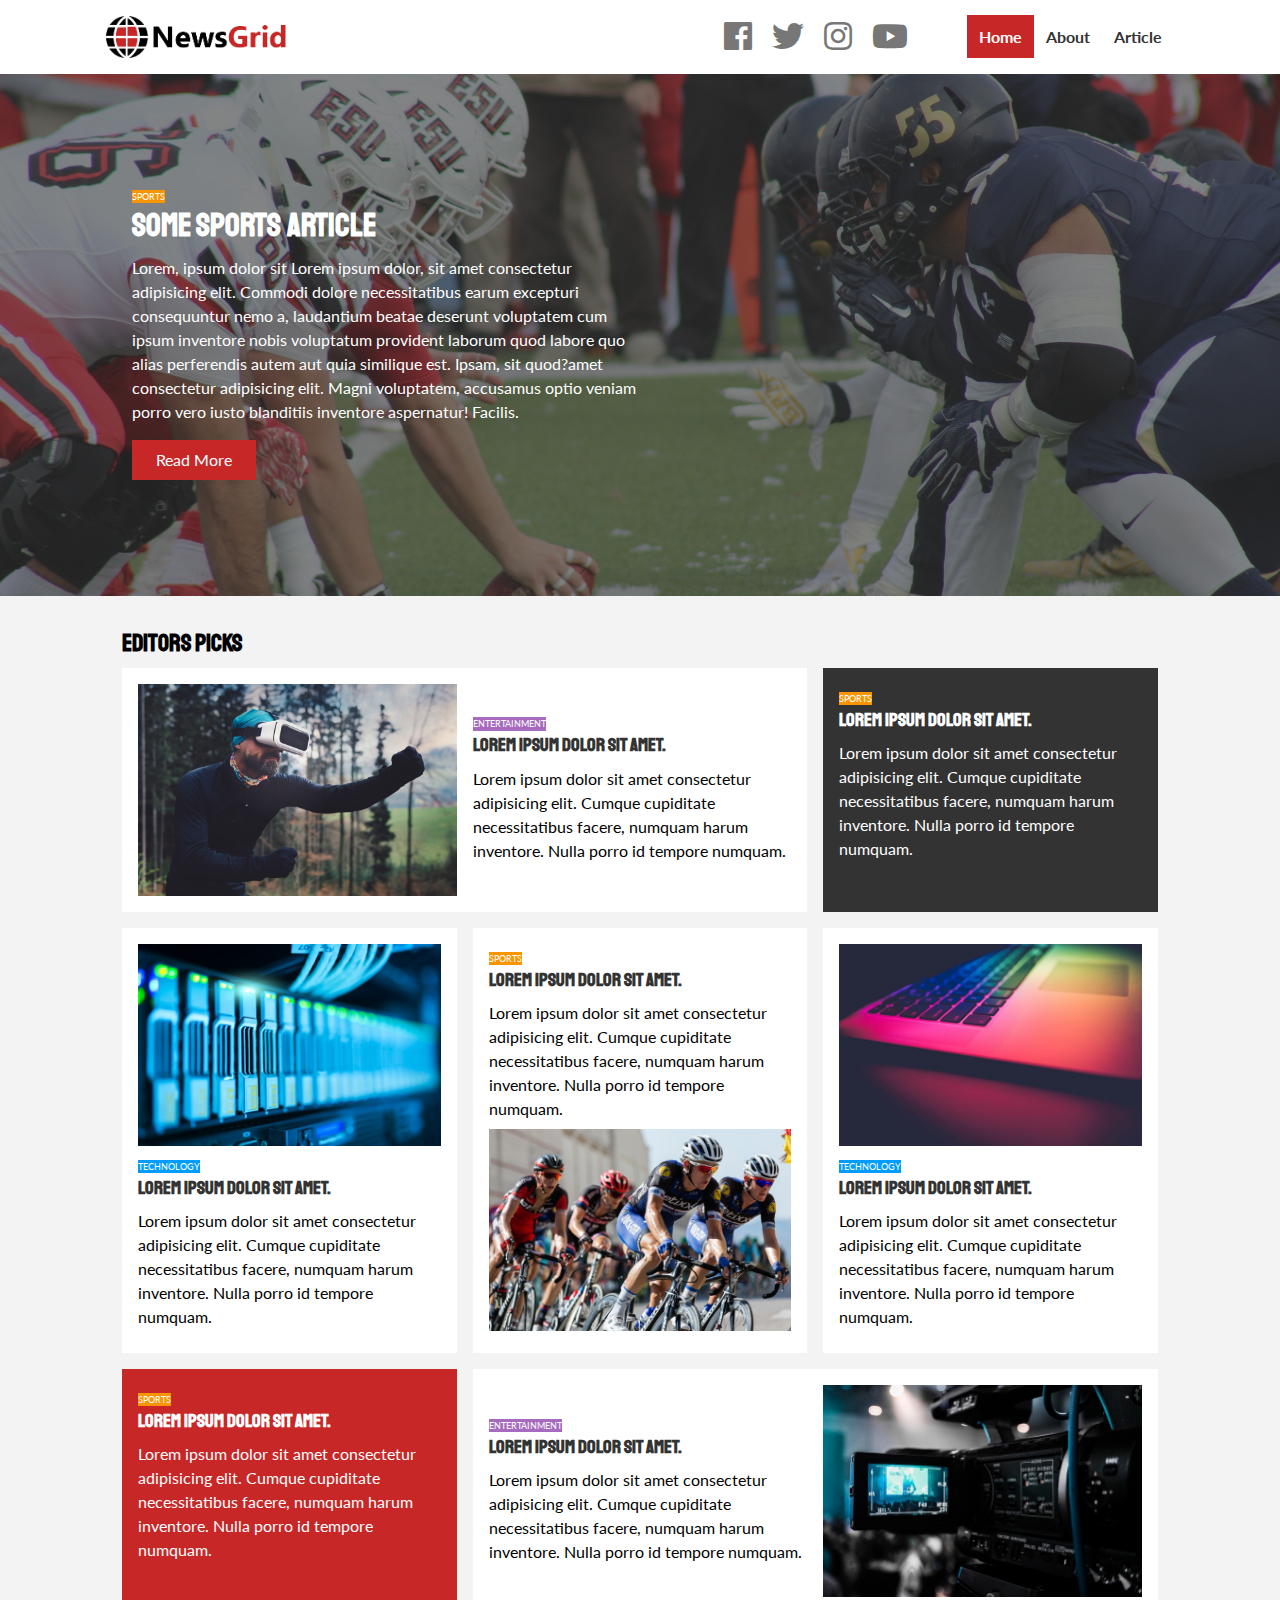
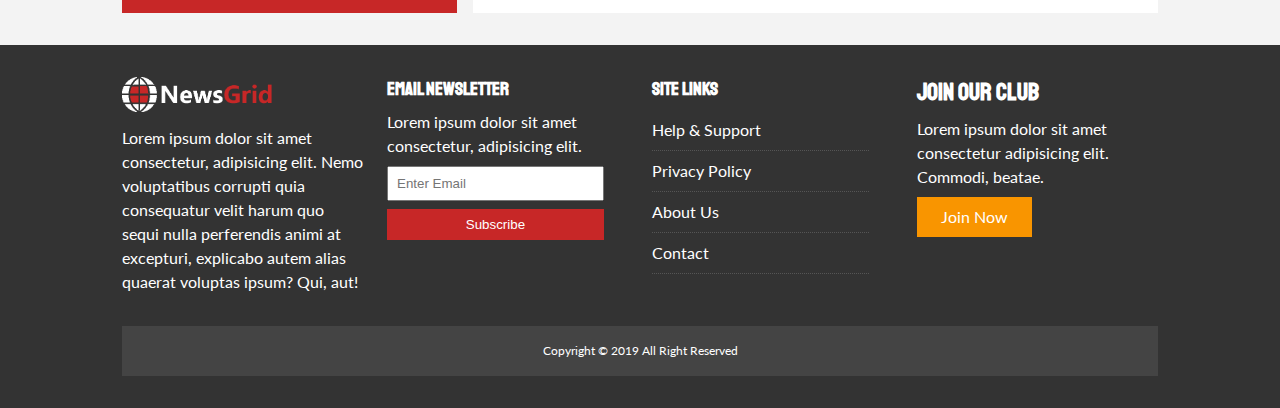
==== commit b8baf15e: "mobile responsive" ====
--- a/index.html
+++ b/index.html
@@ -159,6 +159,59 @@
         </div>
     </section>
 
+    <!-- Footer -->
+    <footer id="main-footer" class="py-2">
+        <div class="container footer-container">
+            <div>
+                <img src="/img/logo_light.png" alt="NewsGrid">
+                <p>Lorem ipsum dolor sit amet consectetur, adipisicing elit. Nemo voluptatibus corrupti quia consequatur velit harum quo sequi nulla perferendis animi at excepturi, explicabo autem alias quaerat voluptas ipsum? Qui, aut!</p>
+
+
+            </div>
+            <div>
+                <h3>Email NewsLetter</h3>
+                <p>Lorem ipsum dolor sit amet consectetur, adipisicing elit.</p>
+                <form action="#">
+                    <input type="email" placeholder="Enter Email">
+                    <input type="submit" value="Subscribe" class="btn btn-primary">
+
+                </form>
+
+
+            </div>
+            <div>
+                <h3>Site Links</h3>
+                <ul class="list">
+
+                    <li><a href="#">Help & Support</a></li>
+                    <li><a href="#">Privacy Policy</a></li>
+                    <li><a href="#">About Us</a></li>
+                    <li><a href="#">Contact</a></li>
+
+                </ul>
+
+            </div>
+            <div>
+                <h2>Join Our Club</h2>
+                <p>Lorem ipsum dolor sit amet consectetur adipisicing elit. Commodi, beatae.</p>
+                <a href="#" class="btn btn-secondary">Join Now</a>
+
+
+            </div>
+            <div>
+                <p>Copyright &copy; 2019 All Right Reserved</p>
+
+            </div>
+
+
+
+
+        </div>
+
+
+
+
+    </footer>
 
 </body>
 
--- a/css/style.css
+++ b/css/style.css
@@ -45,6 +45,26 @@
     font-family: 'Staatliches', cursive;
     margin-bottom: .55rem;
     line-height: 1.3;
+}
+
+.list li {
+    padding: 0.5rem 0;
+    border-bottom: 1px dotted #555;
+    width: 90%;
+}
+
+.list li a:hover {
+    color: var(--primary-color) !important;
+}
+
+
+/* Inner page /grid container */
+
+.page-container {
+    display: grid;
+    grid-template-columns: 5fr 2fr;
+    margin: 2rem 0;
+    grid-gap: 1.5rem;
 }
 
 
@@ -165,6 +185,18 @@
     color: #fff;
 }
 
+p {
+    margin: 0.5rem 0;
+}
+
+.page-container>*:first-child {
+    grid-row: 1 /span 3;
+}
+
+.l-heading {
+    font-size: 3rem;
+}
+
 
 /* navigation */
 
@@ -275,4 +307,56 @@
 
 #home-articles .articles-container>*:last-child {
     grid-column: 2 /span 2;
+}
+
+#article .meta {
+    display: flex;
+    justify-content: space-between;
+    align-items: center;
+    background: #eee;
+    padding: 0.5rem;
+}
+
+#article .meta .category {
+    margin-top: 0.4rem;
+}
+
+
+/* Footer */
+
+#main-footer {
+    background: var(--dark-color);
+    color: #fff;
+}
+
+#main-footer img {
+    width: 150px;
+}
+
+#main-footer a {
+    color: #fff;
+}
+
+#main-footer .footer-container {
+    display: grid;
+    grid-template-columns: repeat(4, 1fr);
+    grid-gap: 1.5rem;
+}
+
+#main-footer .footer-container>*:last-child {
+    background: #444;
+    grid-column: 1 / span 4;
+    padding: 0.5rem;
+    text-align: center;
+    font-size: 0.75rem;
+}
+
+#main-footer .footer-container input[type='email'] {
+    width: 90%;
+    padding: 0.5rem;
+    margin-bottom: 0.5rem;
+}
+
+#main-footer .footer-container input[type='submit'] {
+    width: 90%;
 }--- a/css/mobile.css
+++ b/css/mobile.css
@@ -0,0 +1,56 @@
+/* Navigation */
+
+#main-nav .social {
+    display: none;
+}
+
+#main-nav .container {
+    grid-template-columns: 1fr;
+    grid-gap: 1.2rem;
+}
+
+#main-nav ul,
+#main-nav .logo {
+    justify-self: center;
+}
+
+#main-nav ul li a {
+    padding: 0.50rem;
+}
+
+#home-articles .articles-container {
+    grid-template-columns: repeat(2, 1fr);
+}
+
+#home-articles .articles-container>*:first-child,
+#home-articles .articles-container>*:last-child {
+    grid-template-columns: 1fr;
+    grid-column: 1;
+}
+
+@media(max-width: 600px) {
+    /* Stack Grid Items */
+    #showcase .showcase-container,
+    #home-articles .articles-container,
+    #main-footer .footer-container {
+        grid-template-columns: 1fr;
+    }
+    #main-footer .footer-container>*:last-child {
+        grid-column: 1;
+    }
+    #main-footer .footer-container>*:first-child,
+    #main-footer .footer-container>*:nth-child(2) {
+        border-bottom: #444 dotted 1px;
+        padding-bottom: 1rem;
+    }
+    .page-container {
+        grid-template-columns: 1fr;
+        text-align: center;
+    }
+    .page-container>*:first-child {
+        grid-row: 1;
+    }
+    .l-heading {
+        font-size: 2rem;
+    }
+}